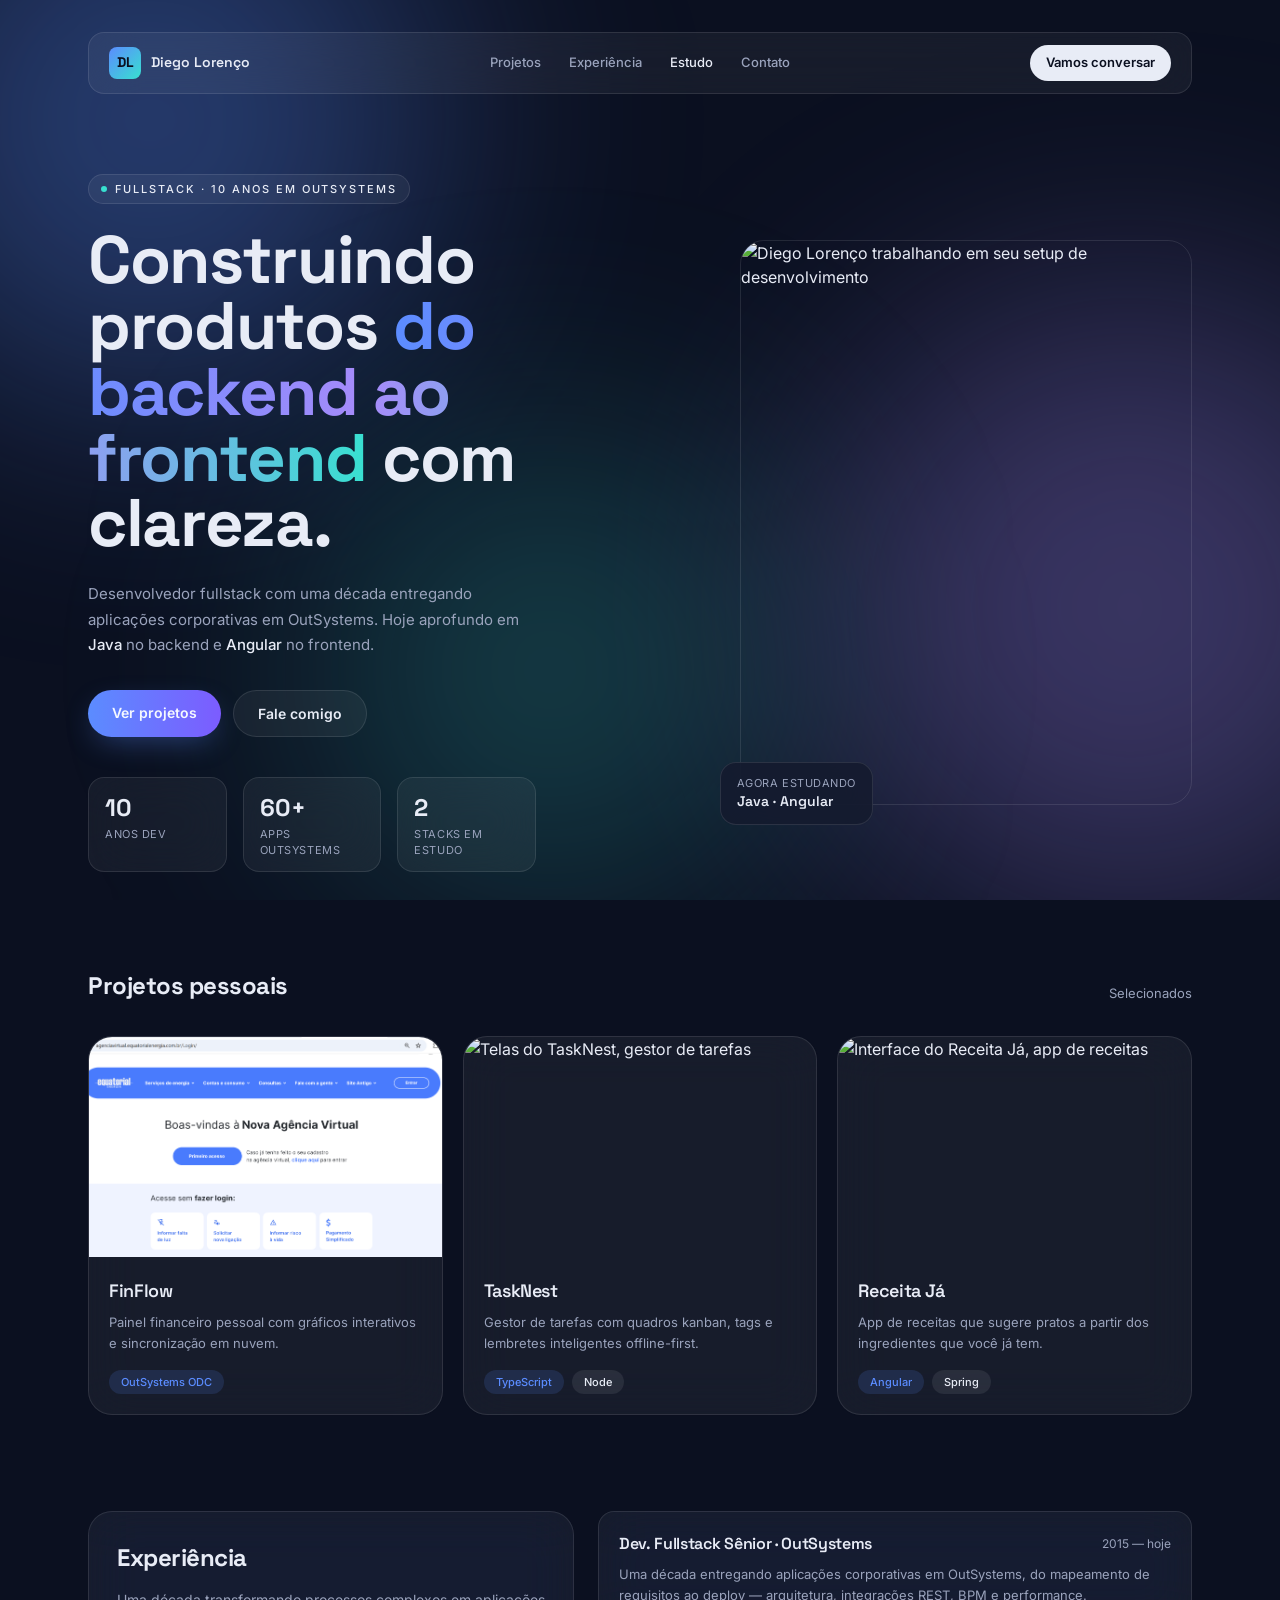
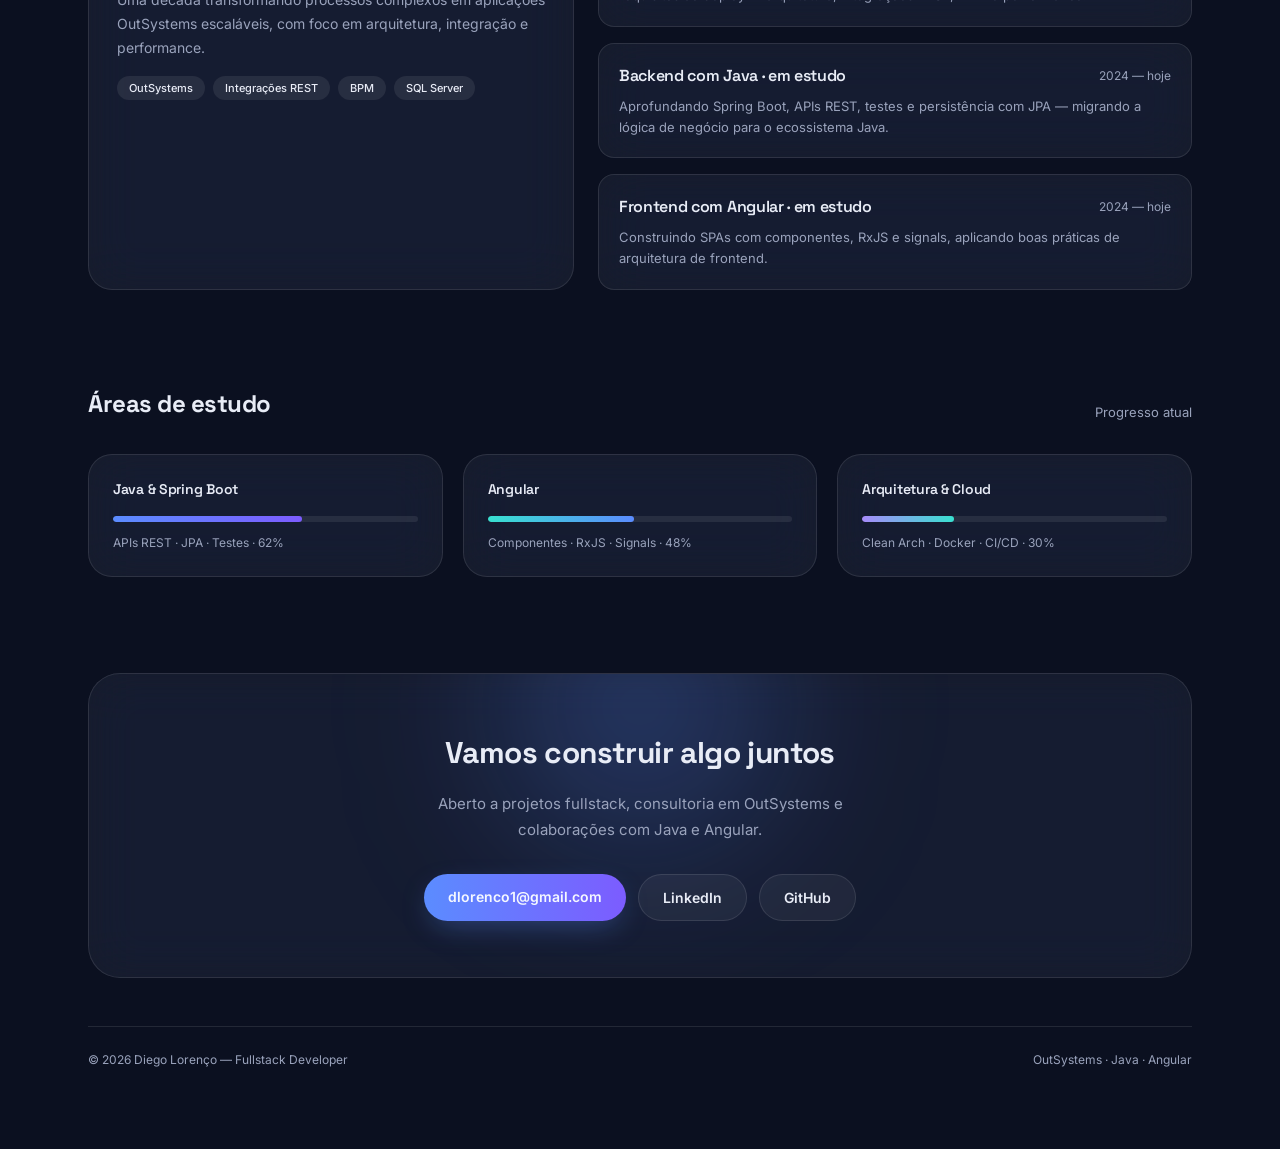
==== index.html @ 37407f72 "Add files via upload" ====
<!DOCTYPE html>
<html lang="pt-BR">
<head>
    
    <!-- Define o charser para UTF-8, para interpretar acentos e caracteres especiais. -->
    <meta charset="UTF-8" />

    <!-- Faz a página se adaptar à largura da tela do celular. 
    Sem ela, o navegador mobile renderiza a página como se fosse desktop, bem pequena, 
    e o usuário precisa dar zoom. É essencial para o site ser responsivo. -->
  
    <meta name="viewport" content="width=device-width, initial-scale=1.0" />
    
    <title> Diego Lorenço - Analista de Sistemas </title>
    
    <!-- Resumo que aparece no resultado do Google -->
    <meta name="description" content="Portfólio de Diego Lorenço: projetos pessoais, 10 anos de experiência em OutSystems e estudo de Java e Angular."/>   

    <!-- Como o link aparece ao ser compartilhado no WhatsApp, LinkedIn, Facebook (Open Graph) -->
    <meta property="og:title" content="Diego Lorenço - Analista de Sistemas">
    <meta property="og:description" content="Projetos pessoais, 10 anos de experiência em OutSystems e estudo de Java e Angular.">
    
    <!--Preciso defininir uma imagem de capa-->
    <meta property="og:image" content="https://meusite.com/img/capa.png"> 


    
    <!-- Importa as fontes. Ela carrega uma folha de estilo cuja URL diz exatamente o que você quer:

    1 - family=Inter:wght@400;500;600: a fonte Inter nos pesos 400 (normal), 500 (médio) e 600 (semi-negrito).
  
    2 - family=Space+Grotesk:wght@500;600;700: a Space Grotesk nos pesos 500, 600 e 700 (negrito). O + representa o espaço no nome.
  
    3 -  display=swap: enquanto a fonte baixa, o texto aparece com uma fonte do sistema e depois é trocado. 
         Isso evita que o texto fique invisível durante o carregamento.-->
  
  <link
    href="https://fonts.googleapis.com/css2?family=Inter:wght@400;500;600&family=Space+Grotesk:wght@500;600;700&display=swap"
    rel="stylesheet"
  />

  <!-- Importa o CSS que eu criei -->
  <link rel="stylesheet" href="styles.css" />

</head>

<body>
    
    <!-- Fundo da página -->
    <div class="bg-ambient" aria-hidden="true">
        <div class="blob blob-1"></div>
        <div class="blob blob-2"></div>
        <div class="blob blob-3"></div>
    </div>
 
    <div class="container">
    
    <!-- Navegação -->
    
    <nav class="nav">
      <div class="nav-brand">
        <div class="logo">DL</div>
        <span>Diego Lorenço</span>
      </div>
      <div class="nav-links">
        <a href="#projetos">Projetos</a>
        <a href="#experiencia">Experiência</a>
        <a href="#estudo">Estudo</a>
        <a href="#contato">Contato</a>
      </div>
      <a href="#contato" class="btn btn-outline btn-sm">Vamos conversar</a>
    </nav>


     <!-- main -->
    <header class="main">
      <div>
        <div class="badge">
          <span class="dot"></span> Fullstack · 10 anos em OutSystems
        </div>
        <h1>
          Construindo produtos
          <span class="gradient-text">do backend ao frontend</span>
          com clareza.
        </h1>
        <p class="lead">
          Desenvolvedor fullstack com uma década entregando aplicações corporativas em
          OutSystems. Hoje aprofundo em <strong>Java</strong> no backend e
          <strong>Angular</strong> no frontend.
        </p>
        <div class="main-actions">
          <a href="#projetos" class="btn btn-primary">Ver projetos</a>
          <a href="#contato" class="btn btn-outline">Fale comigo</a>
        </div>
        <div class="stats">
          <div class="stat">
            <div class="stat-value">10</div>
            <div class="stat-label">anos dev</div>
          </div>
          <div class="stat">
            <div class="stat-value">60+</div>
            <div class="stat-label">apps OutSystems</div>
          </div>
          <div class="stat">
            <div class="stat-value">2</div>
            <div class="stat-label">stacks em estudo</div>
          </div>
        </div>
      </div>
      <div class="main-photo">
        <img src="assets/portrait.jpg" alt="Diego Lorenço trabalhando em seu setup de desenvolvimento" />
        <div class="main-photo-card">
          <div class="card-label">Agora estudando</div>
          <div class="card-value">Java · Angular</div>
        </div>
      </div>
    </header>

    <!-- projetos -->
    <section id="projetos">
      <div class="section-head">
        <h2>Projetos pessoais</h2>
        <span class="section-note">Selecionados</span>
      </div>
      <div class="projects-grid">
        <article class="project-card">
          <div class="project-img">
            <img src="login-agv-eqt.png" alt="Tela de Boas-Vindas da Agência Virtual - Equatorial" loading="lazy" />
          </div>
          <div class="project-body">
            <h3>FinFlow</h3>
            <p>Painel financeiro pessoal com gráficos interativos e sincronização em nuvem.</p>
            <div class="tags">
              <span class="tag tag-highlight">OutSystems ODC</span>
            
            </div>
          </div>
        </article>
        <article class="project-card">
          <div class="project-img">
            <img src="assets/project-tasknest.jpg" alt="Telas do TaskNest, gestor de tarefas" loading="lazy" />
          </div>
          <div class="project-body">
            <h3>TaskNest</h3>
            <p>Gestor de tarefas com quadros kanban, tags e lembretes inteligentes offline-first.</p>
            <div class="tags">
              <span class="tag tag-highlight">TypeScript</span>
              <span class="tag">Node</span>
            </div>
          </div>
        </article>
        <article class="project-card">
          <div class="project-img">
            <img src="assets/project-receita.jpg" alt="Interface do Receita Já, app de receitas" loading="lazy" />
          </div>
          <div class="project-body">
            <h3>Receita Já</h3>
            <p>App de receitas que sugere pratos a partir dos ingredientes que você já tem.</p>
            <div class="tags">
              <span class="tag tag-highlight">Angular</span>
              <span class="tag">Spring</span>
            </div>
          </div>
        </article>
      </div>
    </section>

    <!-- experiência -->
    <section id="experiencia" class="experience">
      <div class="card intro-card">
        <h2>Experiência</h2>
        <p>
          Uma década transformando processos complexos em aplicações OutSystems escaláveis,
          com foco em arquitetura, integração e performance.
        </p>
        <div class="tags">
          <span class="tag">OutSystems</span>
          <span class="tag">Integrações REST</span>
          <span class="tag">BPM</span>
          <span class="tag">SQL Server</span>
        </div>
      </div>
      <div class="experience-list">
        <div class="card experience-item">
          <div class="experience-head">
            <h3>Dev. Fullstack Sênior · OutSystems</h3>
            <span class="period">2015 — hoje</span>
          </div>
          <p>
            Uma década entregando aplicações corporativas em OutSystems, do mapeamento de
            requisitos ao deploy — arquitetura, integrações REST, BPM e performance.
          </p>
        </div>
        <div class="card experience-item">
          <div class="experience-head">
            <h3>Backend com Java · em estudo</h3>
            <span class="period">2024 — hoje</span>
          </div>
          <p>
            Aprofundando Spring Boot, APIs REST, testes e persistência com JPA — migrando a
            lógica de negócio para o ecossistema Java.
          </p>
        </div>
        <div class="card experience-item">
          <div class="experience-head">
            <h3>Frontend com Angular · em estudo</h3>
            <span class="period">2024 — hoje</span>
          </div>
          <p>
            Construindo SPAs com componentes, RxJS e signals, aplicando boas práticas de
            arquitetura de frontend.
          </p>
        </div>
      </div>
    </section>

    <!-- estudo -->
    <section id="estudo">
      <div class="section-head">
        <h2>Áreas de estudo</h2>
        <span class="section-note">Progresso atual</span>
      </div>
      <div class="study-grid">
        <div class="card study-card">
          <h3>Java &amp; Spring Boot</h3>
          <div class="progress"><div class="progress-bar gradient-1" style="--target: 62%"></div></div>
          <span class="study-detail">APIs REST · JPA · Testes · 62%</span>
        </div>
        <div class="card study-card">
          <h3>Angular</h3>
          <div class="progress"><div class="progress-bar gradient-2" style="--target: 48%"></div></div>
          <span class="study-detail">Componentes · RxJS · Signals · 48%</span>
        </div>
        <div class="card study-card">
          <h3>Arquitetura &amp; Cloud</h3>
          <div class="progress"><div class="progress-bar gradient-3" style="--target: 30%"></div></div>
          <span class="study-detail">Clean Arch · Docker · CI/CD · 30%</span>
        </div>
      </div>
    </section>

    <!-- contato -->
    <section id="contato">
      <div class="card contact-card">
        <h2>Vamos construir algo juntos</h2>
        <p>
          Aberto a projetos fullstack, consultoria em OutSystems e colaborações com Java e
          Angular.
        </p>
        <div class="main-actions contact-actions">
          <a href="mailto:contato@diegolorenco.dev" class="btn btn-primary">dlorenco1@gmail.com</a>
          <a href="#" class="btn btn-outline">LinkedIn</a>
          <a href="#" class="btn btn-outline">GitHub</a>
        </div>
      </div>
    </section>

    <footer>
      <span>© 2026 Diego Lorenço — Fullstack Developer</span>
      <span>OutSystems · Java · Angular</span>
    </footer>
  </div>

  <script src="script.js"></script>
</body>
</html>
---- styles.css ----
/* ============================================================
   Portfólio — Diego Lorenço - Analista de Sistemas
   ============================================================ */

:root {
  --background: #0b1020;
  --foreground: #e8ecf6;
  --muted-foreground: #9aa3bc;
  --card: rgba(255, 255, 255, 0.05);
  --card-strong: rgba(255, 255, 255, 0.08);
  --border: rgba(255, 255, 255, 0.1);
  --brand: #5b8cff;
  --brand-deep: #7c5cff;
  --accent: #38e0d0;
  --lilac: #a78bfa;
  --radius: 1rem;
  --font-sans: "Inter", ui-sans-serif, system-ui, sans-serif;
  --font-display: "Space Grotesk", "Inter", ui-sans-serif, sans-serif;
}

* {
  margin: 0;
  padding: 0;
  box-sizing: border-box;
}

html {
  scroll-behavior: smooth;
}

body {
  background-color: var(--background);
  color: var(--foreground);
  font-family: var(--font-sans);
  line-height: 1.5;
  overflow-x: hidden;
}

::selection {
  background: rgba(91, 140, 255, 0.4);
}

img {
  display: block;
  max-width: 100%;
}

a {
  text-decoration: none;
  color: inherit;
}

h1, h2, h3 {
  font-family: var(--font-display);
  letter-spacing: -0.02em;
}

/* ---------- fundo ambiente ---------- */
.bg-ambient {
  position: fixed;
  inset: 0;
  pointer-events: none;
  overflow: hidden;
  z-index: 0;
}

.blob {
  position: absolute;
  border-radius: 50%;
  filter: blur(130px);
}

.blob-1 {
  width: 560px;
  height: 560px;
  top: -160px;
  left: -130px;
  background: rgba(91, 140, 255, 0.35);
  animation: drift 14s ease-in-out infinite;
}

.blob-2 {
  width: 620px;
  height: 620px;
  top: 33%;
  right: -160px;
  background: rgba(167, 139, 250, 0.3);
  animation: drift 18s ease-in-out infinite;
}

.blob-3 {
  width: 460px;
  height: 460px;
  bottom: 0;
  left: 25%;
  background: rgba(56, 224, 208, 0.22);
  animation: drift 11s ease-in-out infinite;
}

@keyframes drift {
  0%, 100% { transform: translate3d(0, 0, 0); }
  50% { transform: translate3d(0, -24px, 0); }
}

/* ---------- layout ---------- */
.container {
  position: relative;
  z-index: 1;
  max-width: 72rem;
  margin: 0 auto;
  padding: 2rem 1.5rem 5rem;
}

section {
  margin-top: 6rem;
  scroll-margin-top: 6rem;
}

.section-head {
  display: flex;
  align-items: flex-end;
  justify-content: space-between;
  margin-bottom: 2rem;
}

.section-head h2 {
  font-size: 1.5rem;
  font-weight: 700;
}

.section-note {
  font-size: 0.8125rem;
  color: var(--muted-foreground);
}

.card {
  background: var(--card);
  border: 1px solid var(--border);
  border-radius: var(--radius);
  backdrop-filter: blur(24px) saturate(140%);
  -webkit-backdrop-filter: blur(24px) saturate(140%);
}

/* ---------- botões ---------- */
.btn {
  display: inline-block;
  padding: 0.75rem 1.5rem;
  border-radius: 999px;
  font-size: 0.875rem;
  font-weight: 600;
  transition: filter 0.2s, background-color 0.2s, color 0.2s;
}

.btn-primary {
  background: linear-gradient(to right, var(--brand), var(--brand-deep));
  color: #f5f8ff;
  box-shadow: 0 10px 30px -8px rgba(91, 140, 255, 0.4);
}

.btn-primary:hover {
  filter: brightness(1.1);
}

.btn-outline {
  border: 1px solid var(--border);
  background: var(--card);
  color: var(--foreground);
}

.btn-outline:hover {
  background: var(--card-strong);
}

.btn-sm {
  padding: 0.5rem 1rem;
  font-size: 0.8125rem;
  background: var(--foreground);
  color: var(--background);
  border: none;
}

.btn-sm:hover {
  background: var(--brand);
  color: #fff;
}

/* ---------- navegação ---------- */
.nav {
  position: sticky;
  top: 1rem;
  z-index: 30;
  display: flex;
  align-items: center;
  justify-content: space-between;
  padding: 0.75rem 1.25rem;
  border: 1px solid var(--border);
  border-radius: 1rem;
  background: var(--card);
  backdrop-filter: blur(24px);
  -webkit-backdrop-filter: blur(24px);
}

.nav-brand {
  display: flex;
  align-items: center;
  gap: 0.625rem;
  font-family: var(--font-display);
  font-size: 0.875rem;
  font-weight: 600;
}

.logo {
  display: grid;
  place-items: center;
  width: 2rem;
  height: 2rem;
  border-radius: 0.5rem;
  background: linear-gradient(135deg, var(--brand), var(--accent));
  color: #0b1020;
  font-weight: 700;
  font-size: 0.875rem;
}

.nav-links {
  display: none;
  gap: 1.75rem;
  font-size: 0.8125rem;
  font-weight: 500;
  color: var(--muted-foreground);
}

.nav-links a {
  transition: color 0.2s;
}

.nav-links a:hover {
  color: var(--foreground);
}

/* ---------- main ---------- */
.main {
  margin-top: 3.5rem;
  display: grid;
  gap: 2.5rem;
  align-items: center;
}

.badge {
  display: inline-flex;
  align-items: center;
  gap: 0.5rem;
  padding: 0.375rem 0.75rem;
  border: 1px solid var(--border);
  border-radius: 999px;
  background: var(--card);
  font-size: 0.6875rem;
  font-weight: 500;
  text-transform: uppercase;
  letter-spacing: 0.18em;
}

.dot {
  width: 0.375rem;
  height: 0.375rem;
  border-radius: 50%;
  background: var(--accent);
}

.main h1 {
  margin-top: 1.5rem;
  font-size: clamp(2.4rem, 6vw, 4.2rem);
  font-weight: 700;
  line-height: 0.98;
}

.gradient-text {
  background: linear-gradient(to right, var(--brand), var(--lilac), var(--accent));
  -webkit-background-clip: text;
  background-clip: text;
  color: transparent;
}

.lead {
  margin-top: 1.5rem;
  max-width: 28rem;
  font-size: 0.9375rem;
  line-height: 1.7;
  color: var(--muted-foreground);
}

.lead strong {
  color: var(--foreground);
  font-weight: 500;
}

.main-actions {
  margin-top: 2rem;
  display: flex;
  flex-wrap: wrap;
  gap: 0.75rem;
}

.stats {
  margin-top: 2.5rem;
  display: grid;
  grid-template-columns: repeat(3, 1fr);
  gap: 1rem;
  max-width: 28rem;
}

.stat {
  padding: 0.75rem 1rem;
  border: 1px solid var(--border);
  border-radius: 1rem;
  background: var(--card);
  backdrop-filter: blur(24px);
}

.stat-value {
  font-family: var(--font-display);
  font-size: 1.5rem;
  font-weight: 700;
}

.stat-label {
  font-size: 0.6875rem;
  text-transform: uppercase;
  letter-spacing: 0.05em;
  color: var(--muted-foreground);
}

.main-photo {
  position: relative;
}

.main-photo img {
  width: 100%;
  aspect-ratio: 4 / 5;
  object-fit: cover;
  border-radius: 1.5rem;
  border: 1px solid var(--border);
}

.main-photo-card {
  position: absolute;
  bottom: -1.25rem;
  left: -1.25rem;
  padding: 0.75rem 1rem;
  border: 1px solid var(--border);
  border-radius: 1rem;
  background: rgba(20, 26, 46, 0.85);
  backdrop-filter: blur(24px);
}

.card-label {
  font-size: 0.6875rem;
  text-transform: uppercase;
  letter-spacing: 0.05em;
  color: var(--muted-foreground);
}

.card-value {
  font-family: var(--font-display);
  font-size: 0.875rem;
  font-weight: 600;
}

/* ---------- projetos ---------- */
.projects-grid {
  display: grid;
  gap: 1.25rem;
}

.project-card {
  overflow: hidden;
  border: 1px solid var(--border);
  border-radius: 1.5rem;
  background: var(--card);
  backdrop-filter: blur(24px);
  transition: border-color 0.3s;
}

.project-card:hover {
  border-color: rgba(91, 140, 255, 0.4);
}

.project-img {
  aspect-ratio: 16 / 10;
  overflow: hidden;
}

.project-img img {
  width: 100%;
  height: 100%;
  object-fit: cover;
  transition: transform 0.5s;
}

.project-card:hover .project-img img {
  transform: scale(1.03);
}

.project-body {
  padding: 1.25rem;
}

.project-body h3 {
  font-size: 1.125rem;
  font-weight: 600;
}

.project-body p {
  margin-top: 0.5rem;
  font-size: 0.8125rem;
  line-height: 1.6;
  color: var(--muted-foreground);
}

.tags {
  margin-top: 1rem;
  display: flex;
  flex-wrap: wrap;
  gap: 0.5rem;
}

.tag {
  padding: 0.25rem 0.75rem;
  border-radius: 999px;
  background: var(--card-strong);
  font-size: 0.6875rem;
  font-weight: 500;
}

.tag-highlight {
  background: rgba(91, 140, 255, 0.15);
  color: var(--brand);
}

/* ---------- experiência ---------- */
.experience {
  display: grid;
  gap: 1.5rem;
}

.intro-card {
  padding: 1.75rem;
  border-radius: 1.5rem;
}

.intro-card h2 {
  font-size: 1.5rem;
  font-weight: 700;
}

.intro-card p {
  margin-top: 0.75rem;
  font-size: 0.875rem;
  line-height: 1.7;
  color: var(--muted-foreground);
}

.experience-list {
  display: flex;
  flex-direction: column;
  gap: 1rem;
}

.experience-item {
  padding: 1.25rem;
}

.experience-head {
  display: flex;
  flex-wrap: wrap;
  align-items: center;
  justify-content: space-between;
  gap: 0.5rem;
}

.experience-head h3 {
  font-size: 1rem;
  font-weight: 600;
}

.period {
  font-size: 0.75rem;
  color: var(--muted-foreground);
}

.experience-item p {
  margin-top: 0.5rem;
  font-size: 0.8125rem;
  line-height: 1.6;
  color: var(--muted-foreground);
}

/* ---------- estudo ---------- */
.study-grid {
  display: grid;
  gap: 1.25rem;
}

.study-card {
  padding: 1.5rem;
  border-radius: 1.5rem;
}

.study-card h3 {
  font-size: 0.875rem;
  font-weight: 600;
}

.progress {
  margin-top: 1rem;
  height: 0.375rem;
  border-radius: 999px;
  background: var(--card-strong);
  overflow: hidden;
}

.progress-bar {
  height: 100%;
  width: 0;
  border-radius: 999px;
  transition: width 1.2s ease-out;
}

.progress-bar.animate {
  width: var(--target);
}

.gradient-1 { background: linear-gradient(to right, var(--brand), var(--brand-deep)); }
.gradient-2 { background: linear-gradient(to right, var(--accent), var(--brand)); }
.gradient-3 { background: linear-gradient(to right, var(--lilac), var(--accent)); }

.study-detail {
  display: block;
  margin-top: 0.75rem;
  font-size: 0.75rem;
  color: var(--muted-foreground);
}

/* ---------- contato ---------- */
.contact-card {
  position: relative;
  overflow: hidden;
  padding: 2.5rem;
  border-radius: 2rem;
  text-align: center;
}

.contact-card::before {
  content: "";
  position: absolute;
  top: -6rem;
  left: 50%;
  transform: translateX(-50%);
  width: 16rem;
  height: 16rem;
  border-radius: 50%;
  background: rgba(91, 140, 255, 0.3);
  filter: blur(90px);
  pointer-events: none;
}

.contact-card h2 {
  position: relative;
  font-size: 1.875rem;
  font-weight: 700;
}

.contact-card p {
  position: relative;
  margin: 1rem auto 0;
  max-width: 28rem;
  font-size: 0.9375rem;
  line-height: 1.7;
  color: var(--muted-foreground);
}

.contact-actions {
  position: relative;
  justify-content: center;
}

/* ---------- footer ---------- */
footer {
  margin-top: 3rem;
  padding-top: 1.5rem;
  border-top: 1px solid var(--border);
  display: flex;
  flex-direction: column;
  align-items: center;
  gap: 0.75rem;
  font-size: 0.75rem;
  color: var(--muted-foreground);
}

/* ---------- responsivo ---------- */
@media (min-width: 768px) {
  .nav-links {
    display: flex;
  }

  .main {
    margin-top: 5rem;
    grid-template-columns: 1.15fr 0.85fr;
  }

  .projects-grid,
  .study-grid {
    grid-template-columns: repeat(3, 1fr);
  }

  .experience {
    grid-template-columns: 0.9fr 1.1fr;
  }

  .contact-card {
    padding: 3.5rem;
  }

  footer {
    flex-direction: row;
    justify-content: space-between;
  }
}
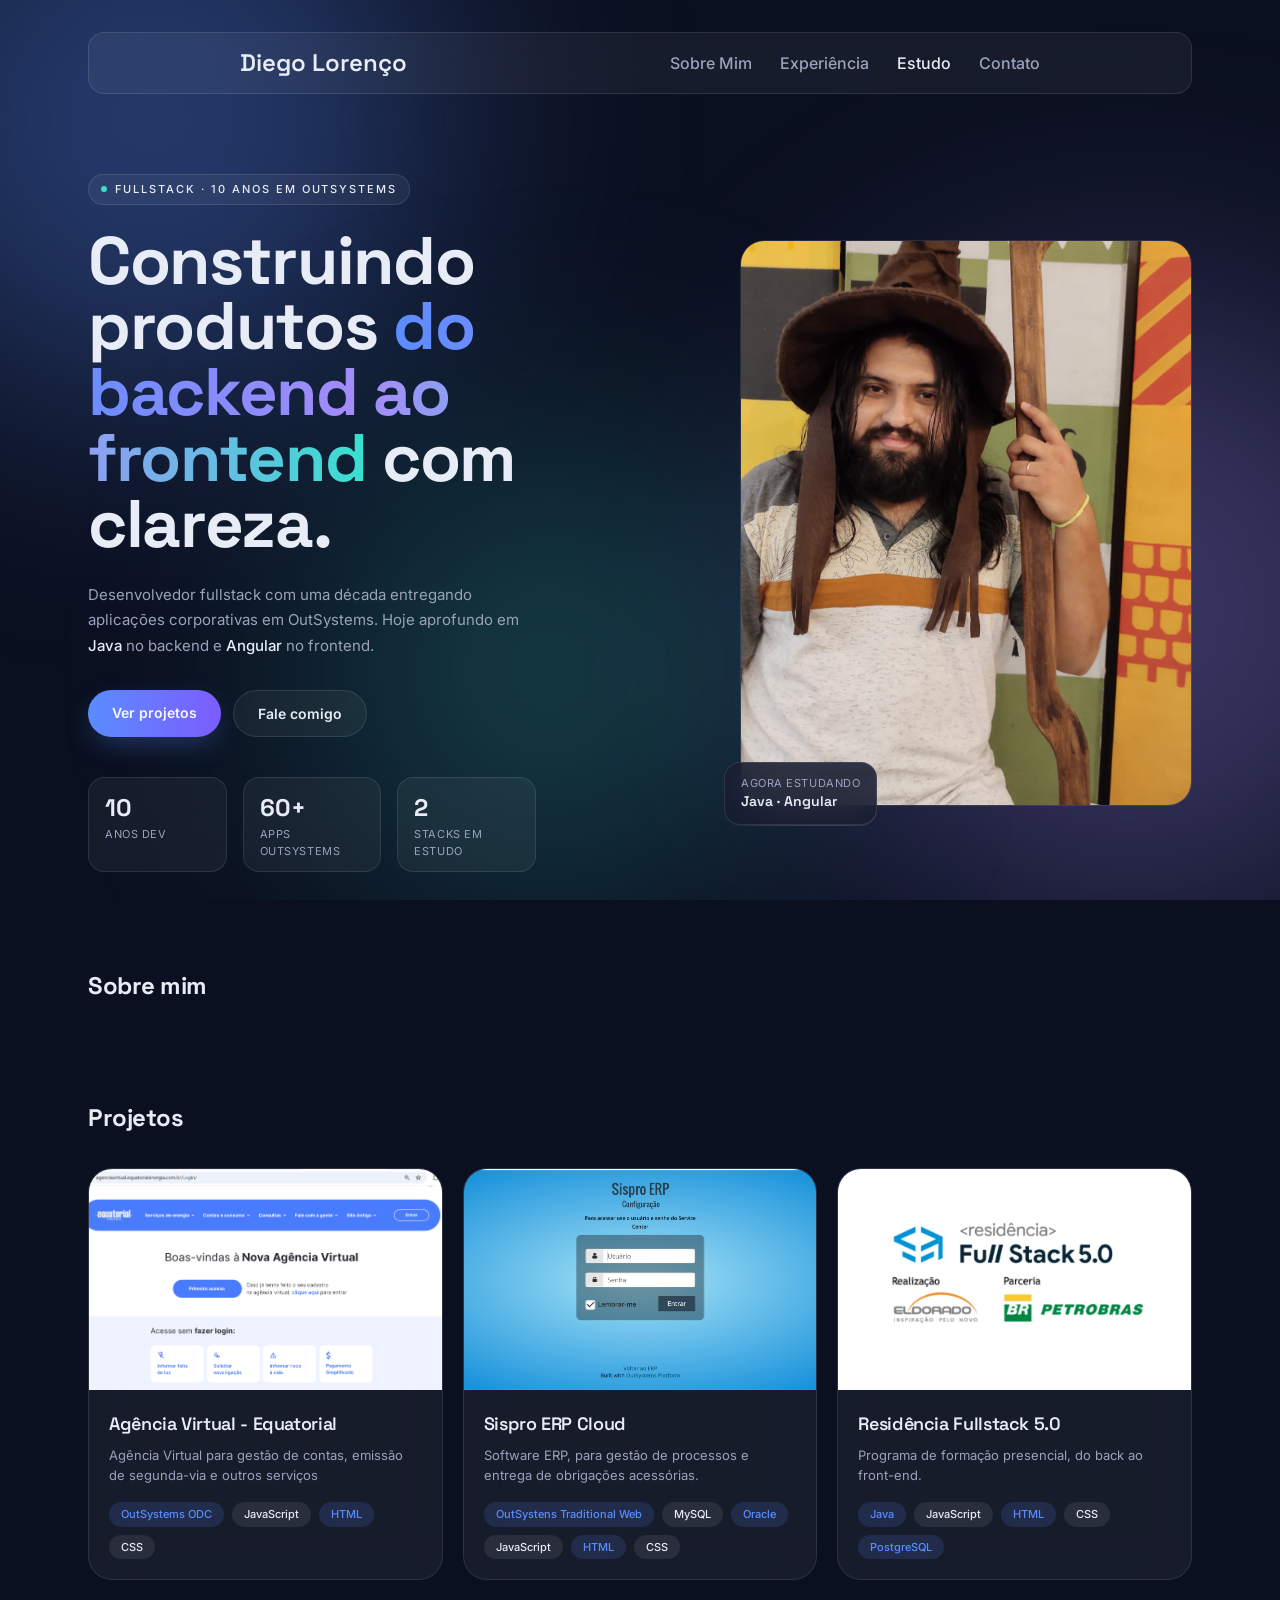
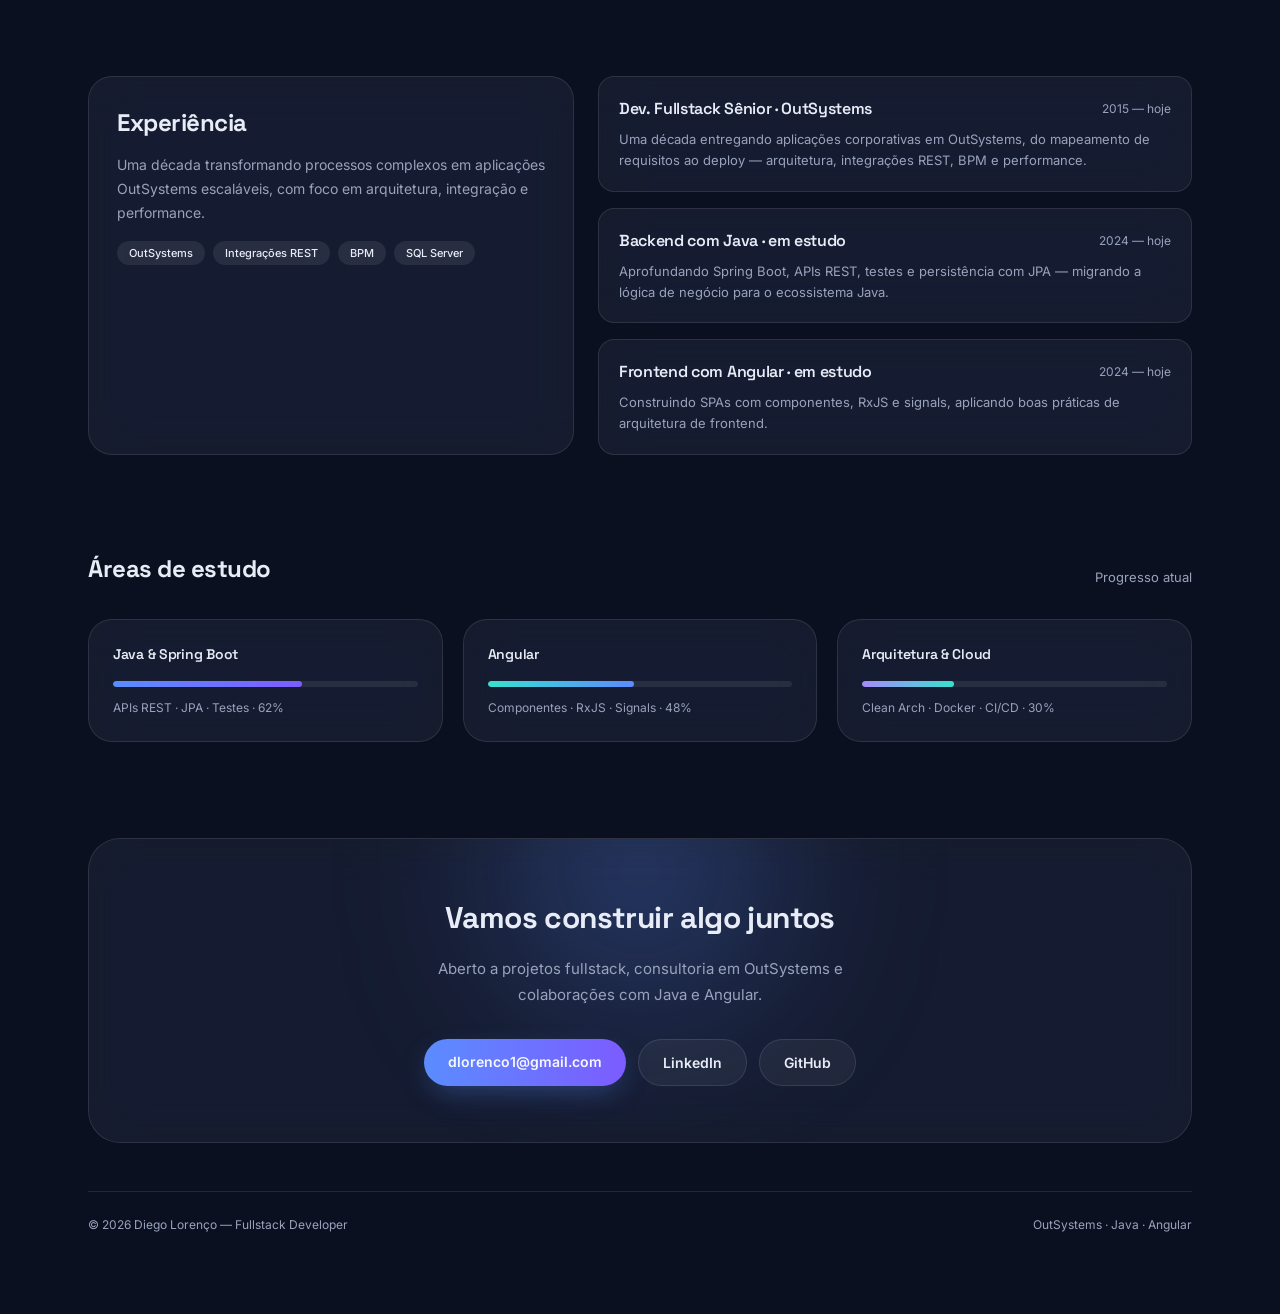
==== commit 4962cafb: "atualizacao e novas imagens" ====
--- a/index.html
+++ b/index.html
@@ -59,16 +59,14 @@
     
     <nav class="nav">
       <div class="nav-brand">
-        <div class="logo">DL</div>
         <span>Diego Lorenço</span>
       </div>
       <div class="nav-links">
-        <a href="#projetos">Projetos</a>
+        <a href="#projetos">Sobre Mim</a>
         <a href="#experiencia">Experiência</a>
         <a href="#estudo">Estudo</a>
         <a href="#contato">Contato</a>
       </div>
-      <a href="#contato" class="btn btn-outline btn-sm">Vamos conversar</a>
     </nav>
 
 
@@ -108,7 +106,7 @@
         </div>
       </div>
       <div class="main-photo">
-        <img src="assets/portrait.jpg" alt="Diego Lorenço trabalhando em seu setup de desenvolvimento" />
+        <img src="eu.jpg" alt="Diego Lorenço trabalhando em seu setup de desenvolvimento" />
         <div class="main-photo-card">
           <div class="card-label">Agora estudando</div>
           <div class="card-value">Java · Angular</div>
@@ -116,11 +114,19 @@
       </div>
     </header>
 
+    <!--Sobre mim-->
+    <section id="biografia">
+      <div class="section-head">
+        <h2>Sobre mim</h2>
+      </div>
+
+
+    </section>
+
     <!-- projetos -->
     <section id="projetos">
       <div class="section-head">
-        <h2>Projetos pessoais</h2>
-        <span class="section-note">Selecionados</span>
+        <h2>Projetos</h2>
       </div>
       <div class="projects-grid">
         <article class="project-card">
@@ -128,37 +134,48 @@
             <img src="login-agv-eqt.png" alt="Tela de Boas-Vindas da Agência Virtual - Equatorial" loading="lazy" />
           </div>
           <div class="project-body">
-            <h3>FinFlow</h3>
-            <p>Painel financeiro pessoal com gráficos interativos e sincronização em nuvem.</p>
+            <h3>Agência Virtual - Equatorial</h3>
+            <p>Agência Virtual para gestão de contas, emissão de segunda-via e outros serviços</p>
             <div class="tags">
               <span class="tag tag-highlight">OutSystems ODC</span>
+              <span class="tag">JavaScript</span>
+              <span class="tag tag-highlight">HTML</span>
+              <span class="tag">CSS</span>
             
             </div>
           </div>
         </article>
         <article class="project-card">
           <div class="project-img">
-            <img src="assets/project-tasknest.jpg" alt="Telas do TaskNest, gestor de tarefas" loading="lazy" />
+            <img src="sispro-erp-cloud.png" alt="Sispro ERP Cloud" loading="lazy" />
           </div>
           <div class="project-body">
-            <h3>TaskNest</h3>
-            <p>Gestor de tarefas com quadros kanban, tags e lembretes inteligentes offline-first.</p>
+            <h3>Sispro ERP Cloud</h3>
+            <p>Software ERP, para gestão de processos e entrega de obrigações acessórias.</p>
             <div class="tags">
-              <span class="tag tag-highlight">TypeScript</span>
-              <span class="tag">Node</span>
+              <span class="tag tag-highlight">OutSystens Traditional Web</span>
+              <span class="tag">MySQL</span>
+              <span class="tag tag-highlight">Oracle</span>
+              <span class="tag">JavaScript</span>
+              <span class="tag tag-highlight">HTML</span>
+              <span class="tag">CSS</span>
+
             </div>
           </div>
         </article>
         <article class="project-card">
           <div class="project-img">
-            <img src="assets/project-receita.jpg" alt="Interface do Receita Já, app de receitas" loading="lazy" />
+            <img src="residenciafullstack.jpg" alt="Residência Fullstack 5.0" loading="lazy" />
           </div>
           <div class="project-body">
-            <h3>Receita Já</h3>
-            <p>App de receitas que sugere pratos a partir dos ingredientes que você já tem.</p>
+            <h3>Residência Fullstack 5.0</h3>
+            <p>Programa de formação presencial, do back ao front-end.</p>
             <div class="tags">
-              <span class="tag tag-highlight">Angular</span>
-              <span class="tag">Spring</span>
+              <span class="tag tag-highlight">Java</span>
+              <span class="tag">JavaScript</span>
+              <span class="tag tag-highlight">HTML</span>
+              <span class="tag">CSS</span>
+              <span class="tag tag-highlight">PostgreSQL</span>
             </div>
           </div>
         </article>
--- a/styles.css
+++ b/styles.css
@@ -191,7 +191,7 @@
   z-index: 30;
   display: flex;
   align-items: center;
-  justify-content: space-between;
+  justify-content: space-around;
   padding: 0.75rem 1.25rem;
   border: 1px solid var(--border);
   border-radius: 1rem;
@@ -205,7 +205,7 @@
   align-items: center;
   gap: 0.625rem;
   font-family: var(--font-display);
-  font-size: 0.875rem;
+  font-size: 1.5rem;
   font-weight: 600;
 }
 
@@ -224,7 +224,7 @@
 .nav-links {
   display: none;
   gap: 1.75rem;
-  font-size: 0.8125rem;
+  font-size: 1rem;
   font-weight: 500;
   color: var(--muted-foreground);
 }
@@ -344,7 +344,7 @@
 .main-photo-card {
   position: absolute;
   bottom: -1.25rem;
-  left: -1.25rem;
+  left: -1rem;
   padding: 0.75rem 1rem;
   border: 1px solid var(--border);
   border-radius: 1rem;
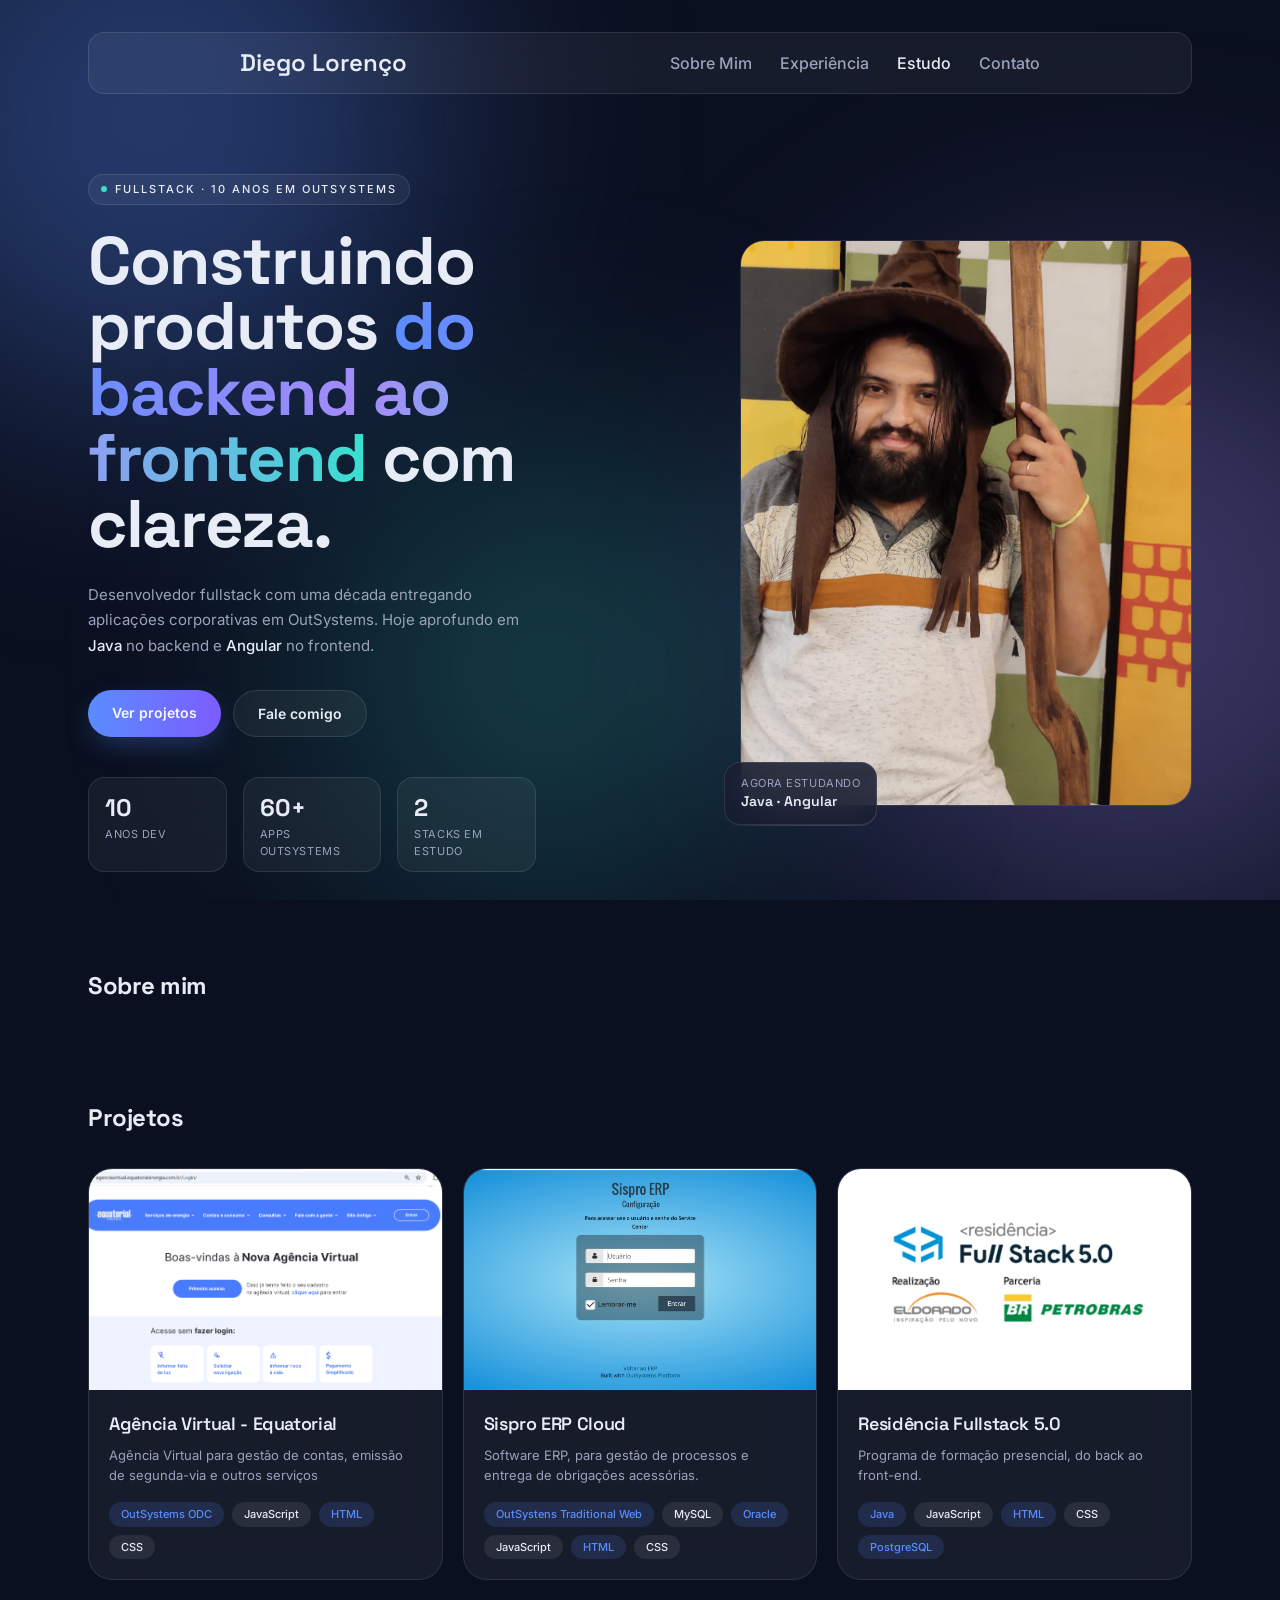
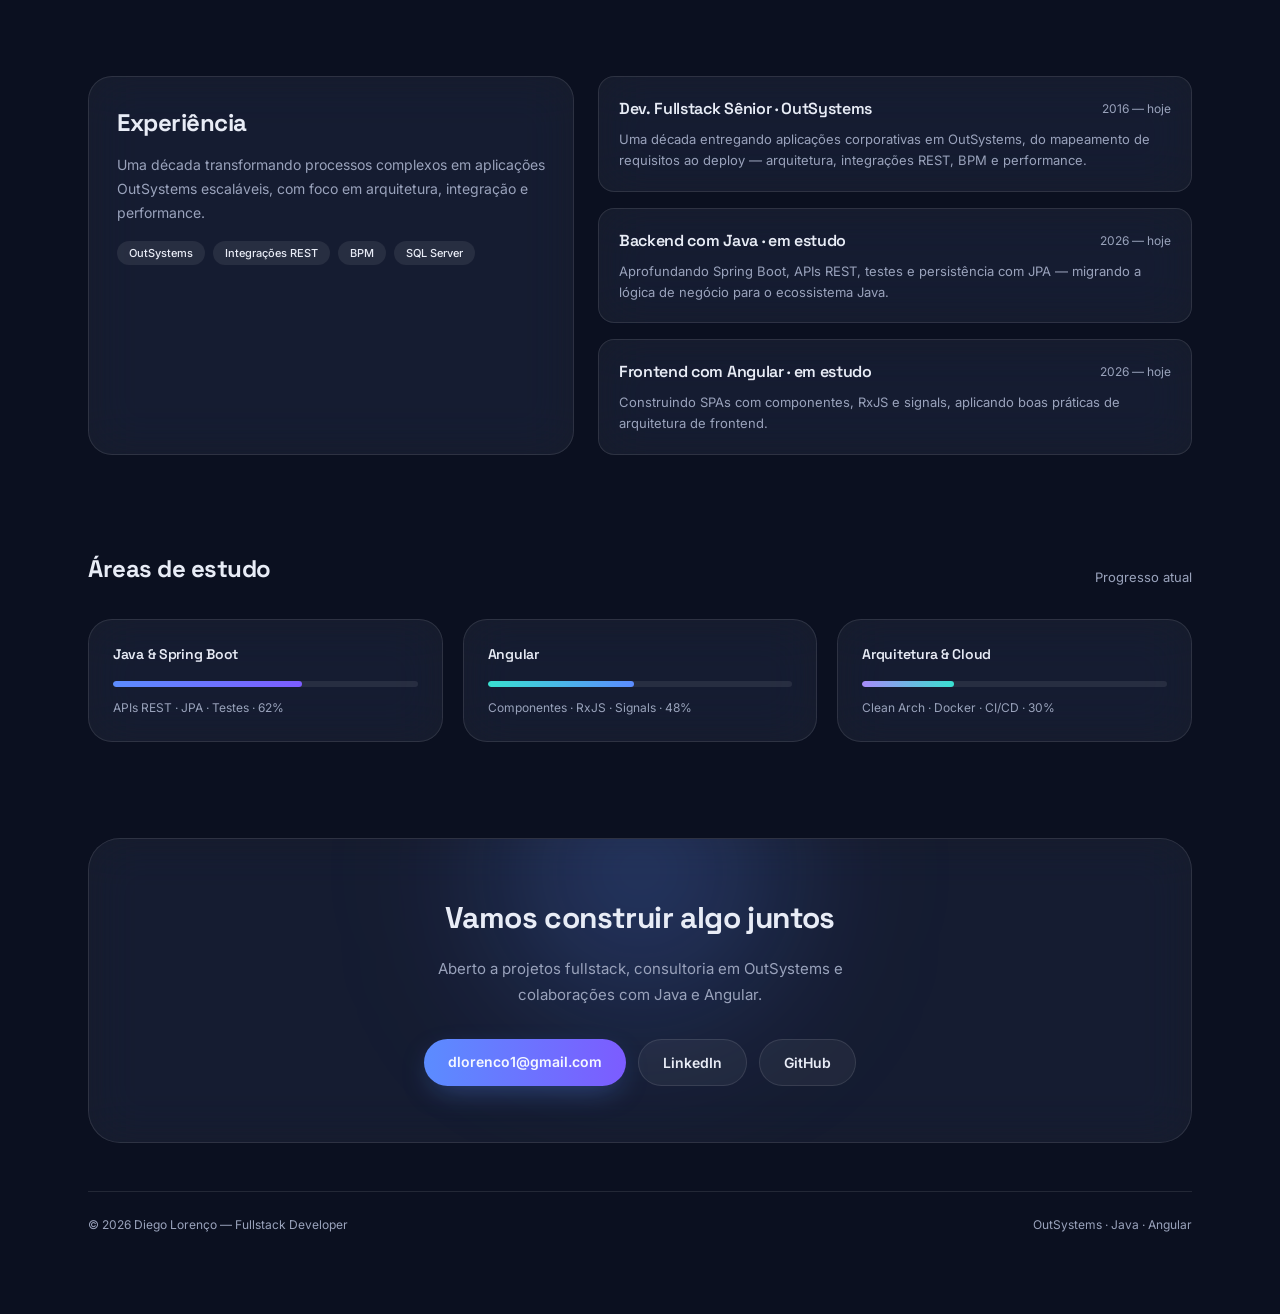
==== commit 936decca: "icones" ====
--- a/index.html
+++ b/index.html
@@ -201,7 +201,7 @@
         <div class="card experience-item">
           <div class="experience-head">
             <h3>Dev. Fullstack Sênior · OutSystems</h3>
-            <span class="period">2015 — hoje</span>
+            <span class="period">2016 — hoje</span>
           </div>
           <p>
             Uma década entregando aplicações corporativas em OutSystems, do mapeamento de
@@ -211,7 +211,7 @@
         <div class="card experience-item">
           <div class="experience-head">
             <h3>Backend com Java · em estudo</h3>
-            <span class="period">2024 — hoje</span>
+            <span class="period">2026 — hoje</span>
           </div>
           <p>
             Aprofundando Spring Boot, APIs REST, testes e persistência com JPA — migrando a
@@ -221,7 +221,7 @@
         <div class="card experience-item">
           <div class="experience-head">
             <h3>Frontend com Angular · em estudo</h3>
-            <span class="period">2024 — hoje</span>
+            <span class="period">2026 — hoje</span>
           </div>
           <p>
             Construindo SPAs com componentes, RxJS e signals, aplicando boas práticas de
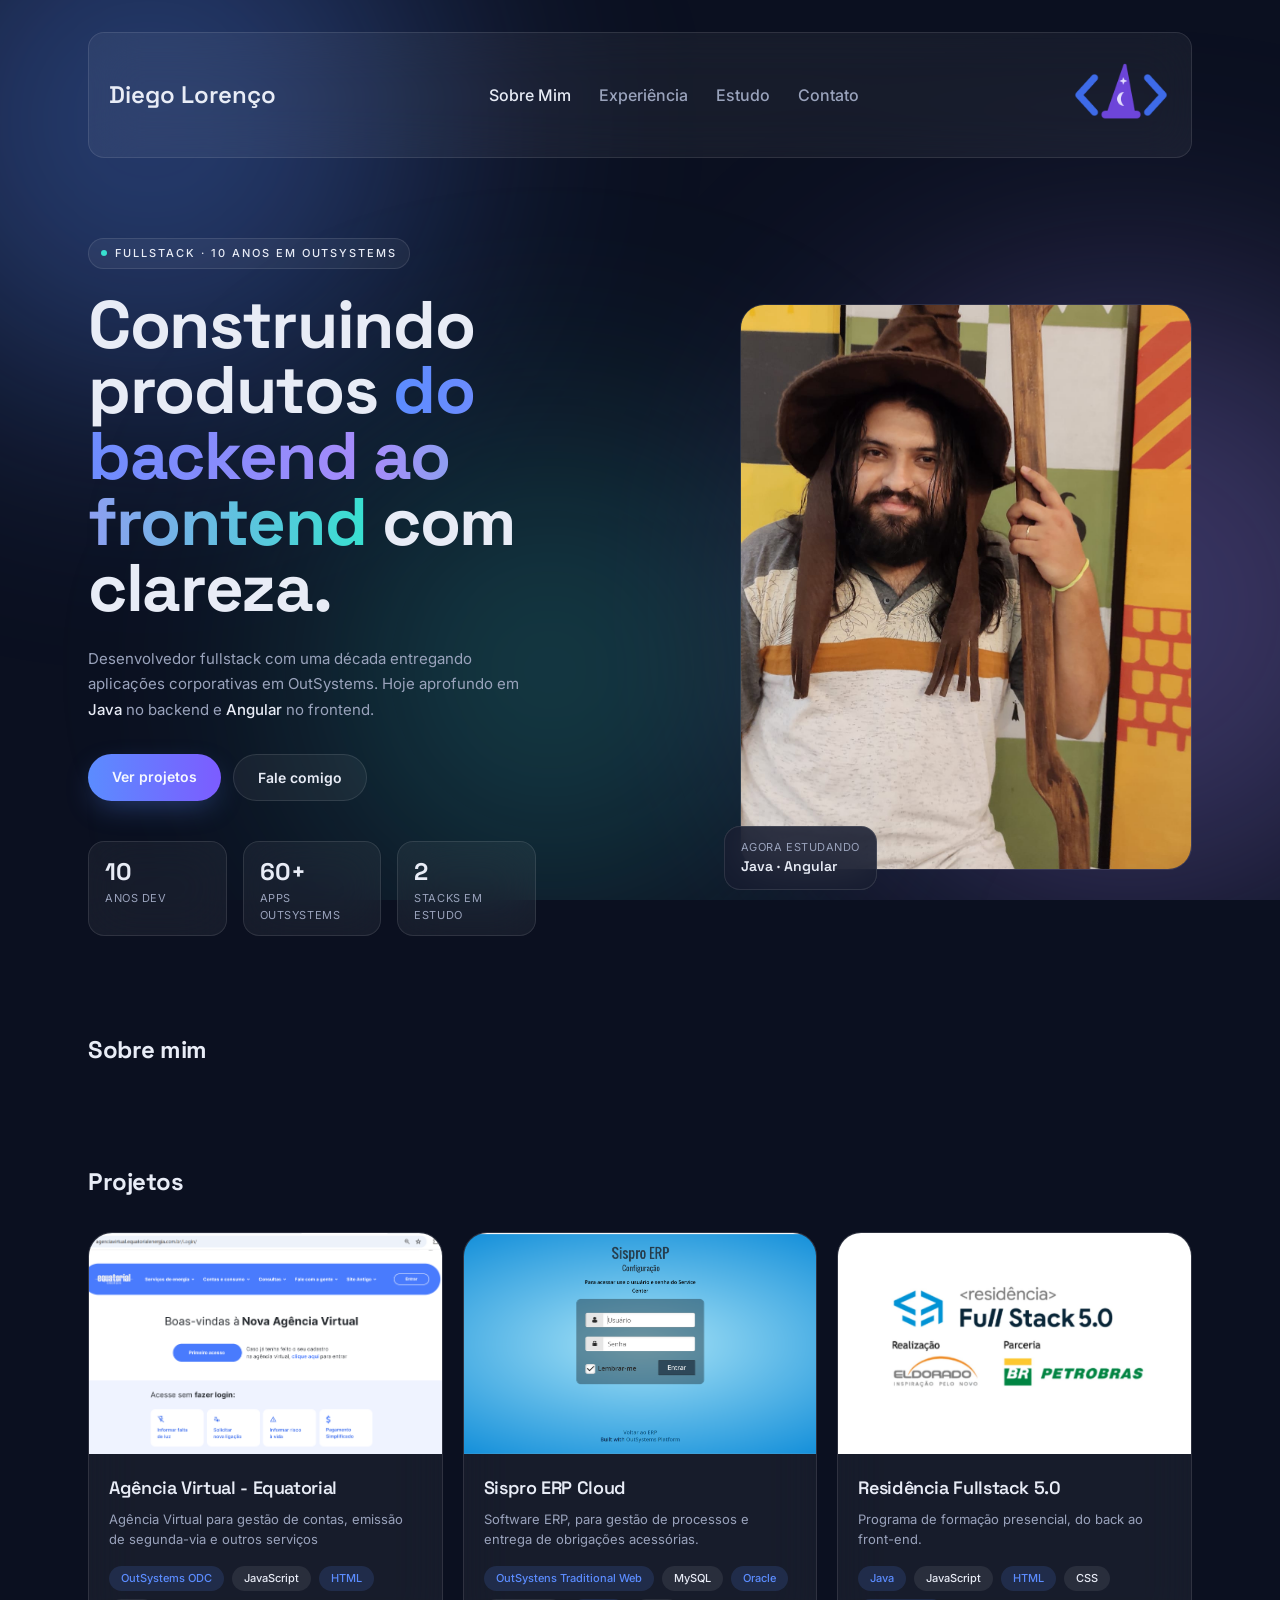
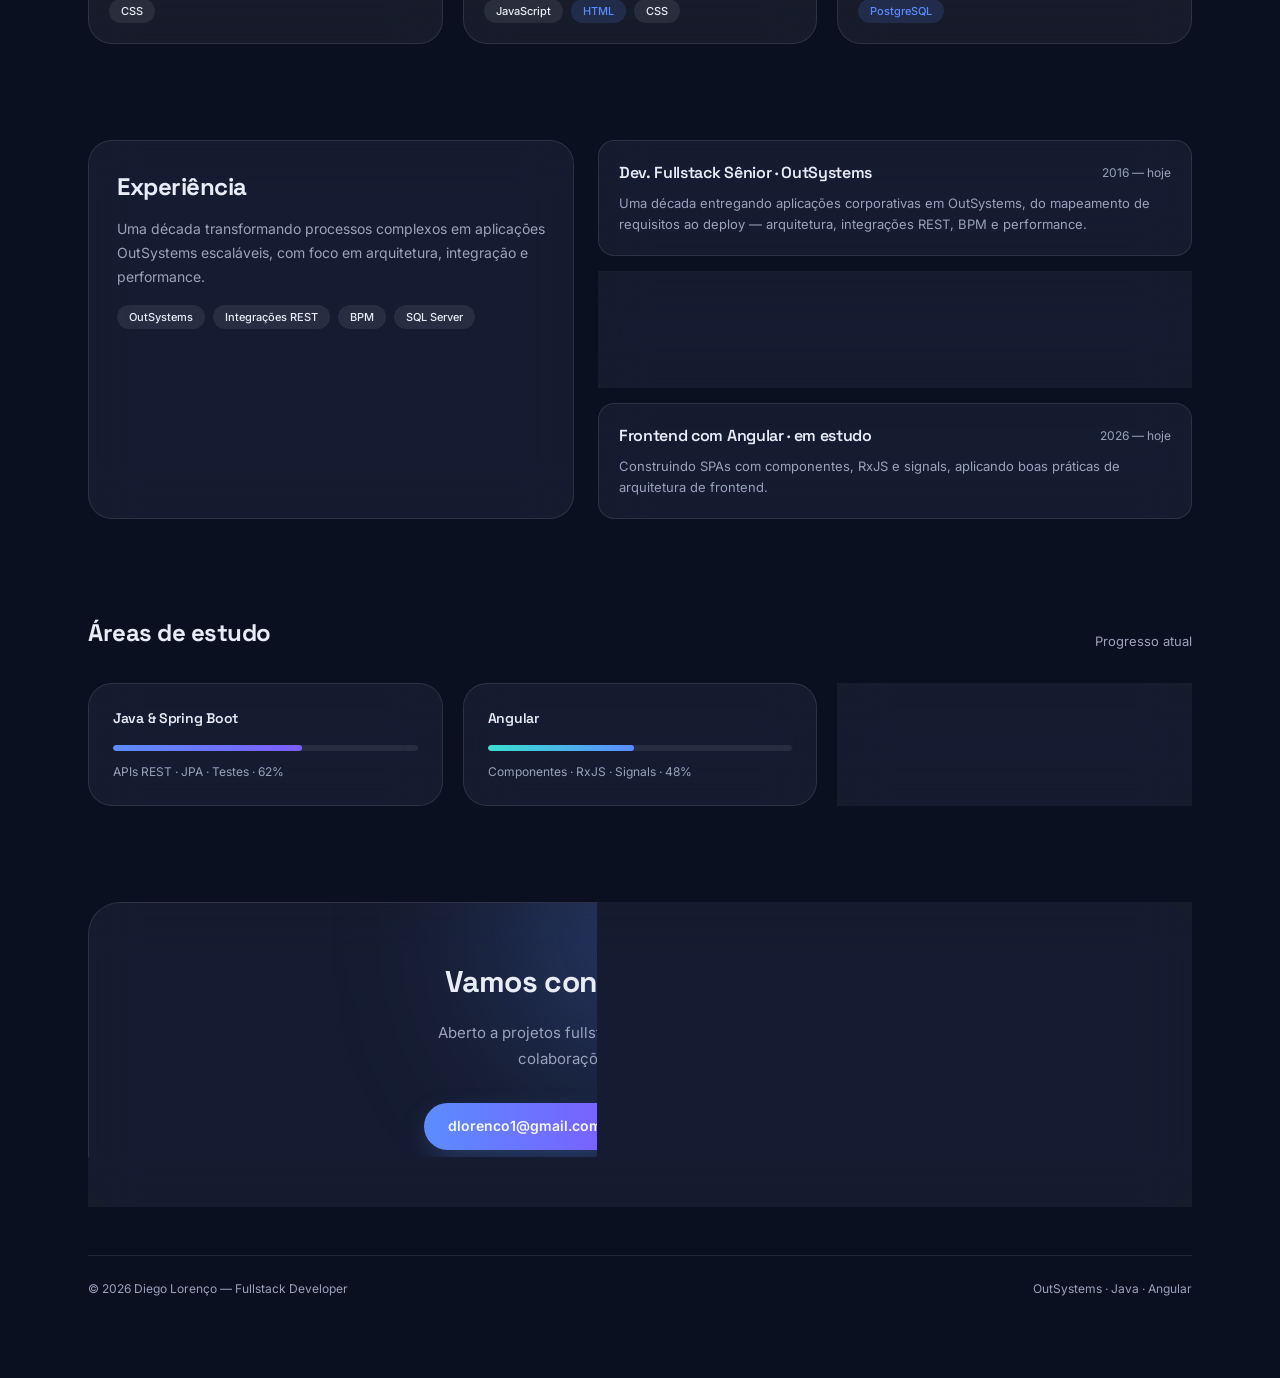
==== commit 6e2886a2: "adição dos icones" ====
--- a/index.html
+++ b/index.html
@@ -67,6 +67,7 @@
         <a href="#estudo">Estudo</a>
         <a href="#contato">Contato</a>
       </div>
+      <div><img src="logo-claro-512.png" width="100" /></div>
     </nav>
 
 
--- a/styles.css
+++ b/styles.css
@@ -191,7 +191,7 @@
   z-index: 30;
   display: flex;
   align-items: center;
-  justify-content: space-around;
+  justify-content: space-between;
   padding: 0.75rem 1.25rem;
   border: 1px solid var(--border);
   border-radius: 1rem;
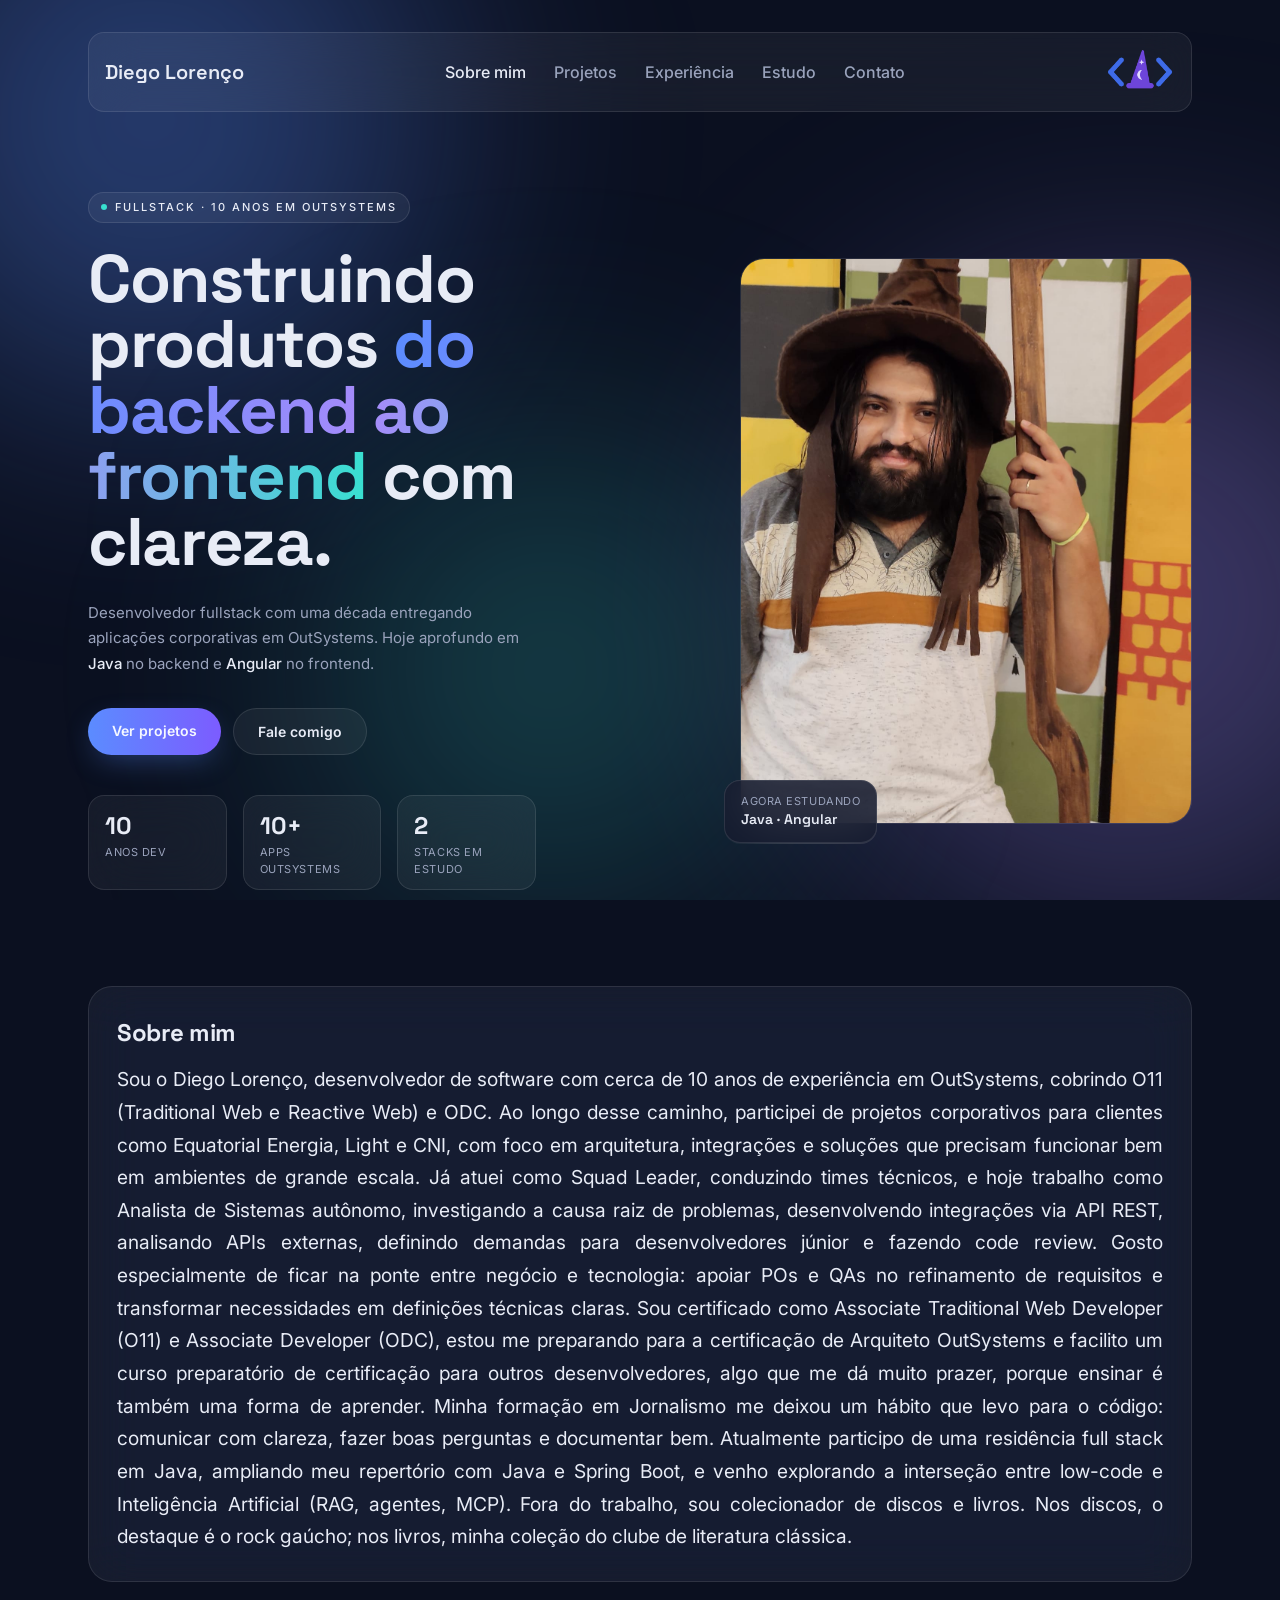
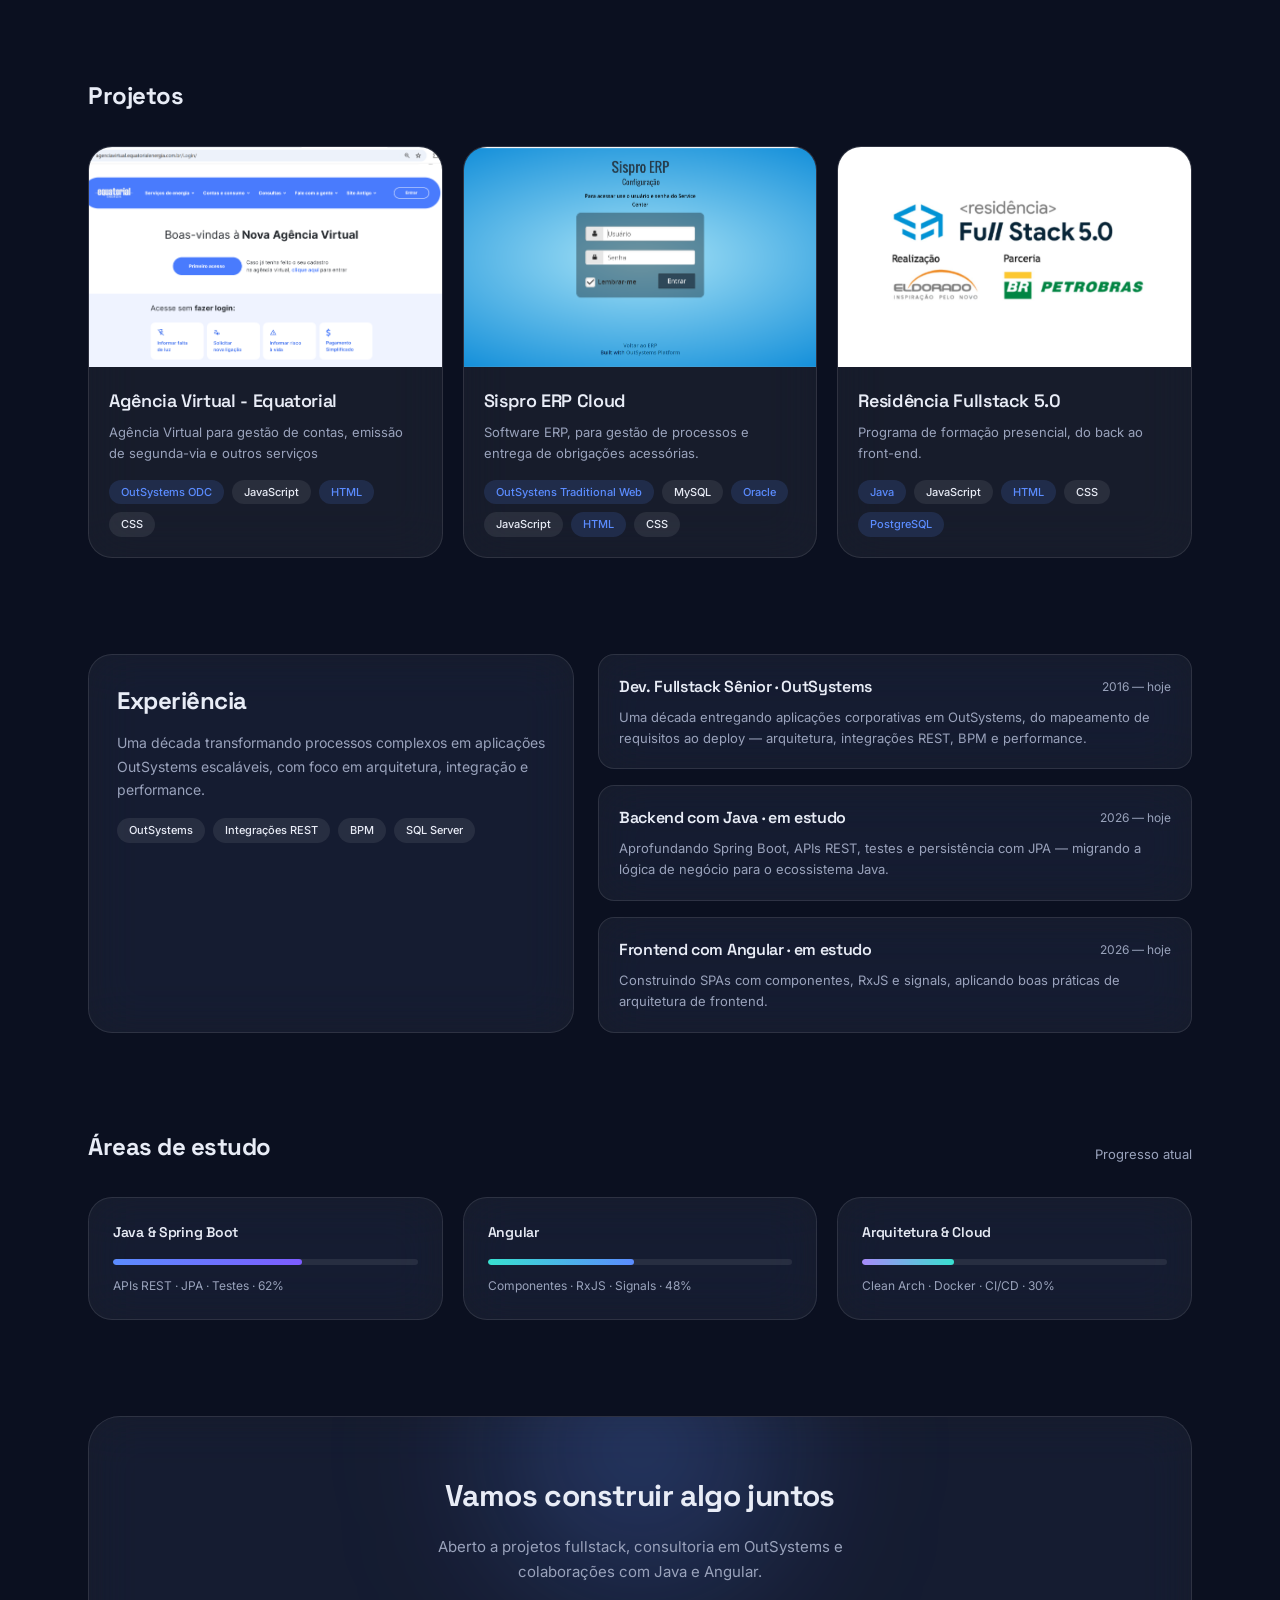
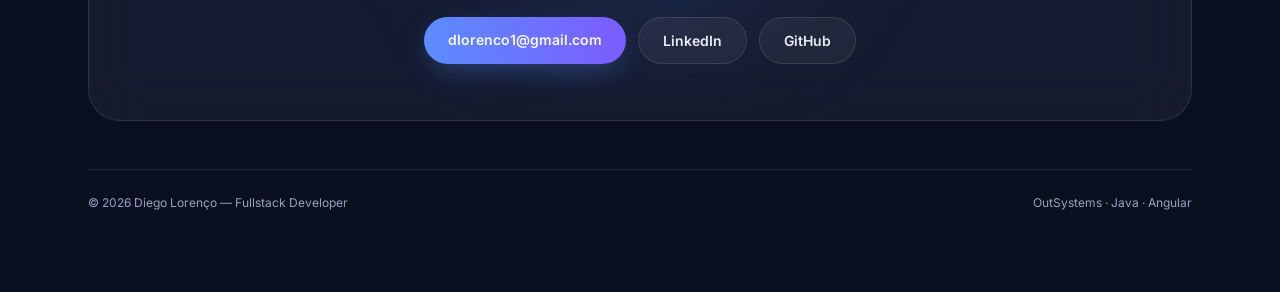
==== commit 4c6b5a23: "atualizacao de código" ====
--- a/index.html
+++ b/index.html
@@ -62,12 +62,13 @@
         <span>Diego Lorenço</span>
       </div>
       <div class="nav-links">
-        <a href="#projetos">Sobre Mim</a>
+        <a href="#biografia">Sobre mim</a>
+        <a href="#projetos">Projetos</a>
         <a href="#experiencia">Experiência</a>
         <a href="#estudo">Estudo</a>
         <a href="#contato">Contato</a>
       </div>
-      <div><img src="logo-claro-512.png" width="100" /></div>
+      <div><img src="logo-claro-512.png" width="70" /></div>
     </nav>
 
 
@@ -97,7 +98,7 @@
             <div class="stat-label">anos dev</div>
           </div>
           <div class="stat">
-            <div class="stat-value">60+</div>
+            <div class="stat-value">10+</div>
             <div class="stat-label">apps OutSystems</div>
           </div>
           <div class="stat">
@@ -116,10 +117,22 @@
     </header>
 
     <!--Sobre mim-->
-    <section id="biografia">
-      <div class="section-head">
+    <section id="biografia" class="contato">
+      <div class="card intro-card">
         <h2>Sobre mim</h2>
-      </div>
+        <p class="biografia">
+
+        Sou o Diego Lorenço, desenvolvedor de software com cerca de 10 anos de experiência em OutSystems, cobrindo O11 (Traditional Web e Reactive Web) e ODC. Ao longo desse caminho, participei de projetos corporativos para clientes como Equatorial Energia, Light e CNI, com foco em arquitetura, integrações e soluções que precisam funcionar bem em ambientes de grande escala.
+
+        Já atuei como Squad Leader, conduzindo times técnicos, e hoje trabalho como Analista de Sistemas autônomo, investigando a causa raiz de problemas, desenvolvendo integrações via API REST, analisando APIs externas, definindo demandas para desenvolvedores júnior e fazendo code review. Gosto especialmente de ficar na ponte entre negócio e tecnologia: apoiar POs e QAs no refinamento de requisitos e transformar necessidades em definições técnicas claras.
+
+        Sou certificado como Associate Traditional Web Developer (O11) e Associate Developer (ODC), estou me preparando para a certificação de Arquiteto OutSystems e facilito um curso preparatório de certificação para outros desenvolvedores, algo que me dá muito prazer, porque ensinar é também uma forma de aprender.
+
+        Minha formação em Jornalismo me deixou um hábito que levo para o código: comunicar com clareza, fazer boas perguntas e documentar bem. Atualmente participo de uma residência full stack em Java, ampliando meu repertório com Java e Spring Boot, e venho explorando a interseção entre low-code e Inteligência Artificial (RAG, agentes, MCP).
+
+        Fora do trabalho, sou colecionador de discos e livros. Nos discos, o destaque é o rock gaúcho; nos livros, minha coleção do clube de literatura clássica.
+
+        </p>
 
 
     </section>
@@ -266,9 +279,9 @@
           Angular.
         </p>
         <div class="main-actions contact-actions">
-          <a href="mailto:contato@diegolorenco.dev" class="btn btn-primary">dlorenco1@gmail.com</a>
-          <a href="#" class="btn btn-outline">LinkedIn</a>
-          <a href="#" class="btn btn-outline">GitHub</a>
+          <a href="mailto:dlorenco1@gmail.com" class="btn btn-primary">dlorenco1@gmail.com</a>
+          <a href="https://www.linkedin.com/in/diego-loren%C3%A7o-1a2941149/" class="btn btn-outline" target="_blank">LinkedIn</a>
+          <a href="https://github.com/DiegaoDev2504" class="btn btn-outline" target="_blank">GitHub</a>
         </div>
       </div>
     </section>
--- a/styles.css
+++ b/styles.css
@@ -192,7 +192,7 @@
   display: flex;
   align-items: center;
   justify-content: space-between;
-  padding: 0.75rem 1.25rem;
+  padding: 0.25rem 1rem;
   border: 1px solid var(--border);
   border-radius: 1rem;
   background: var(--card);
@@ -205,7 +205,7 @@
   align-items: center;
   gap: 0.625rem;
   font-family: var(--font-display);
-  font-size: 1.5rem;
+  font-size: 1.25rem;
   font-weight: 600;
 }
 
@@ -457,6 +457,14 @@
   font-size: 0.875rem;
   line-height: 1.7;
   color: var(--muted-foreground);
+}
+
+.intro-card .biografia{
+  color: var(--foreground);
+  font-size: 1.2rem;
+  text-align: justify;
+
+
 }
 
 .experience-list {
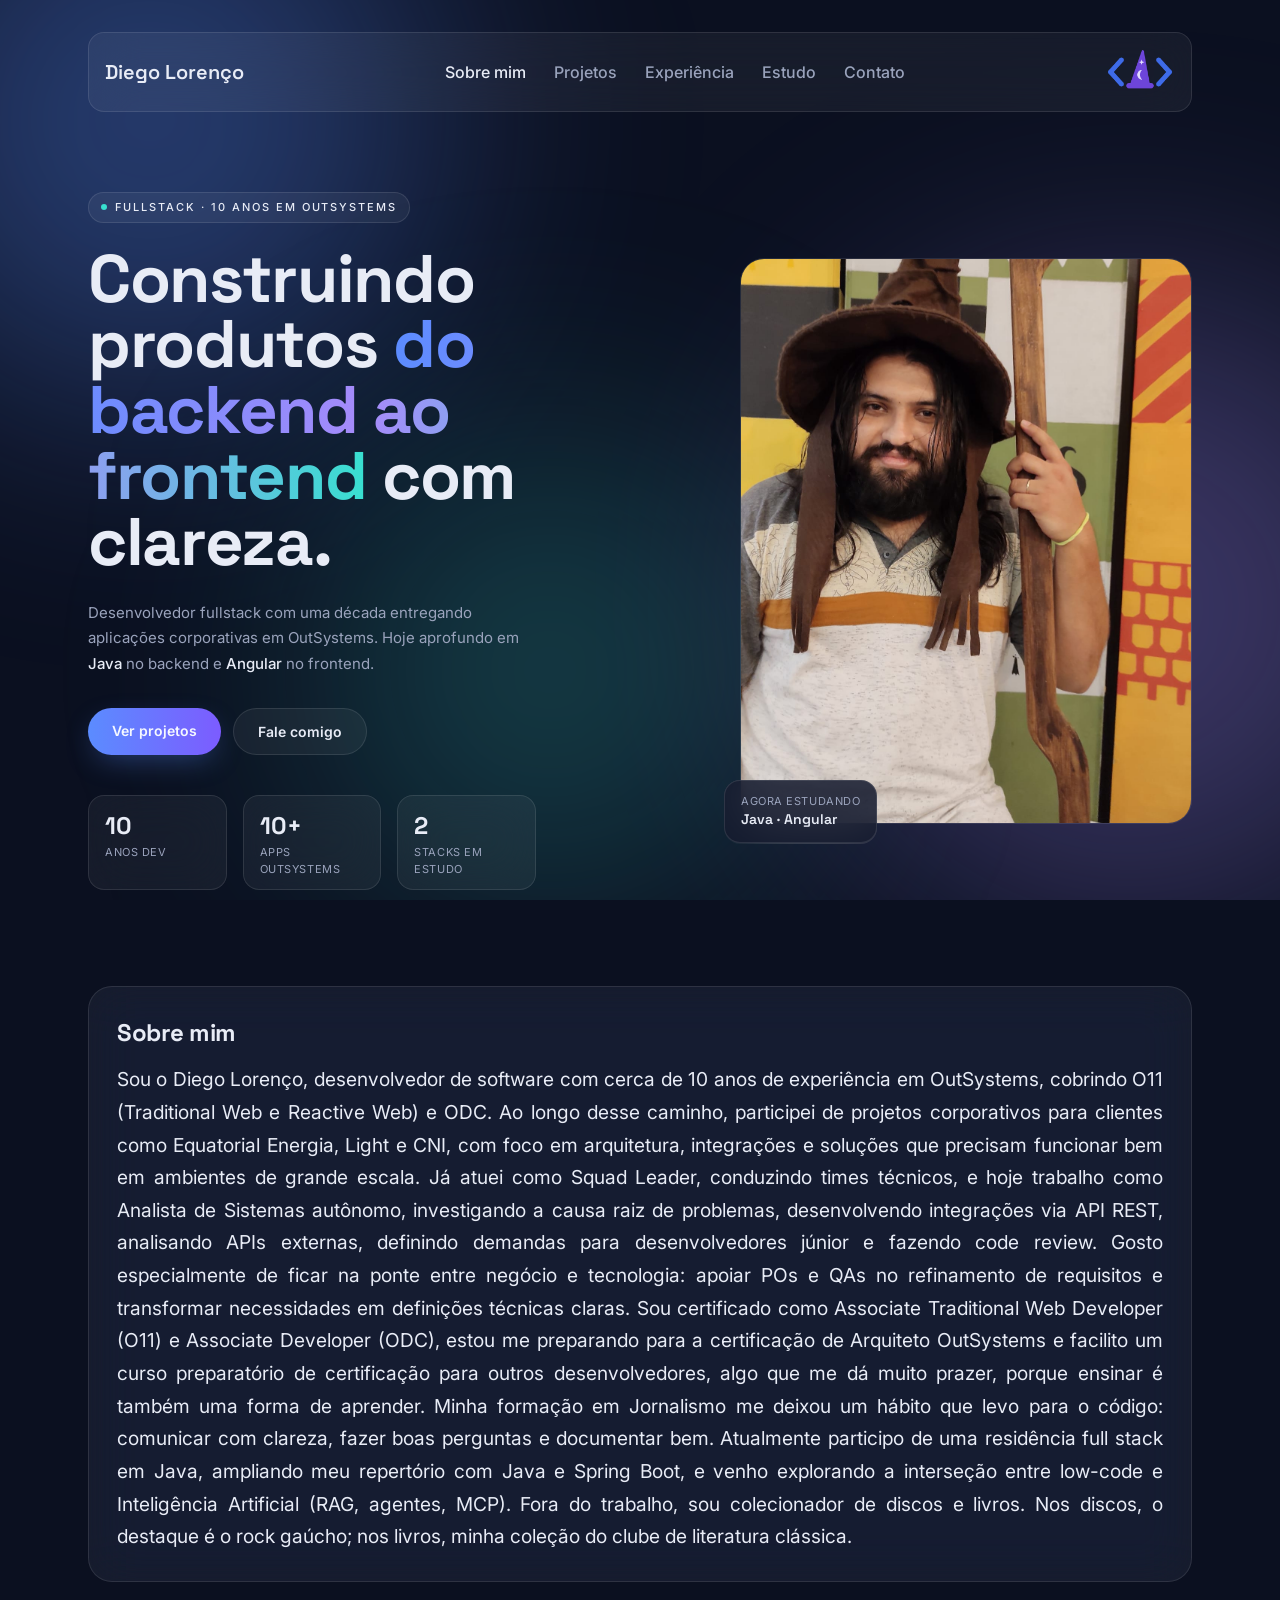
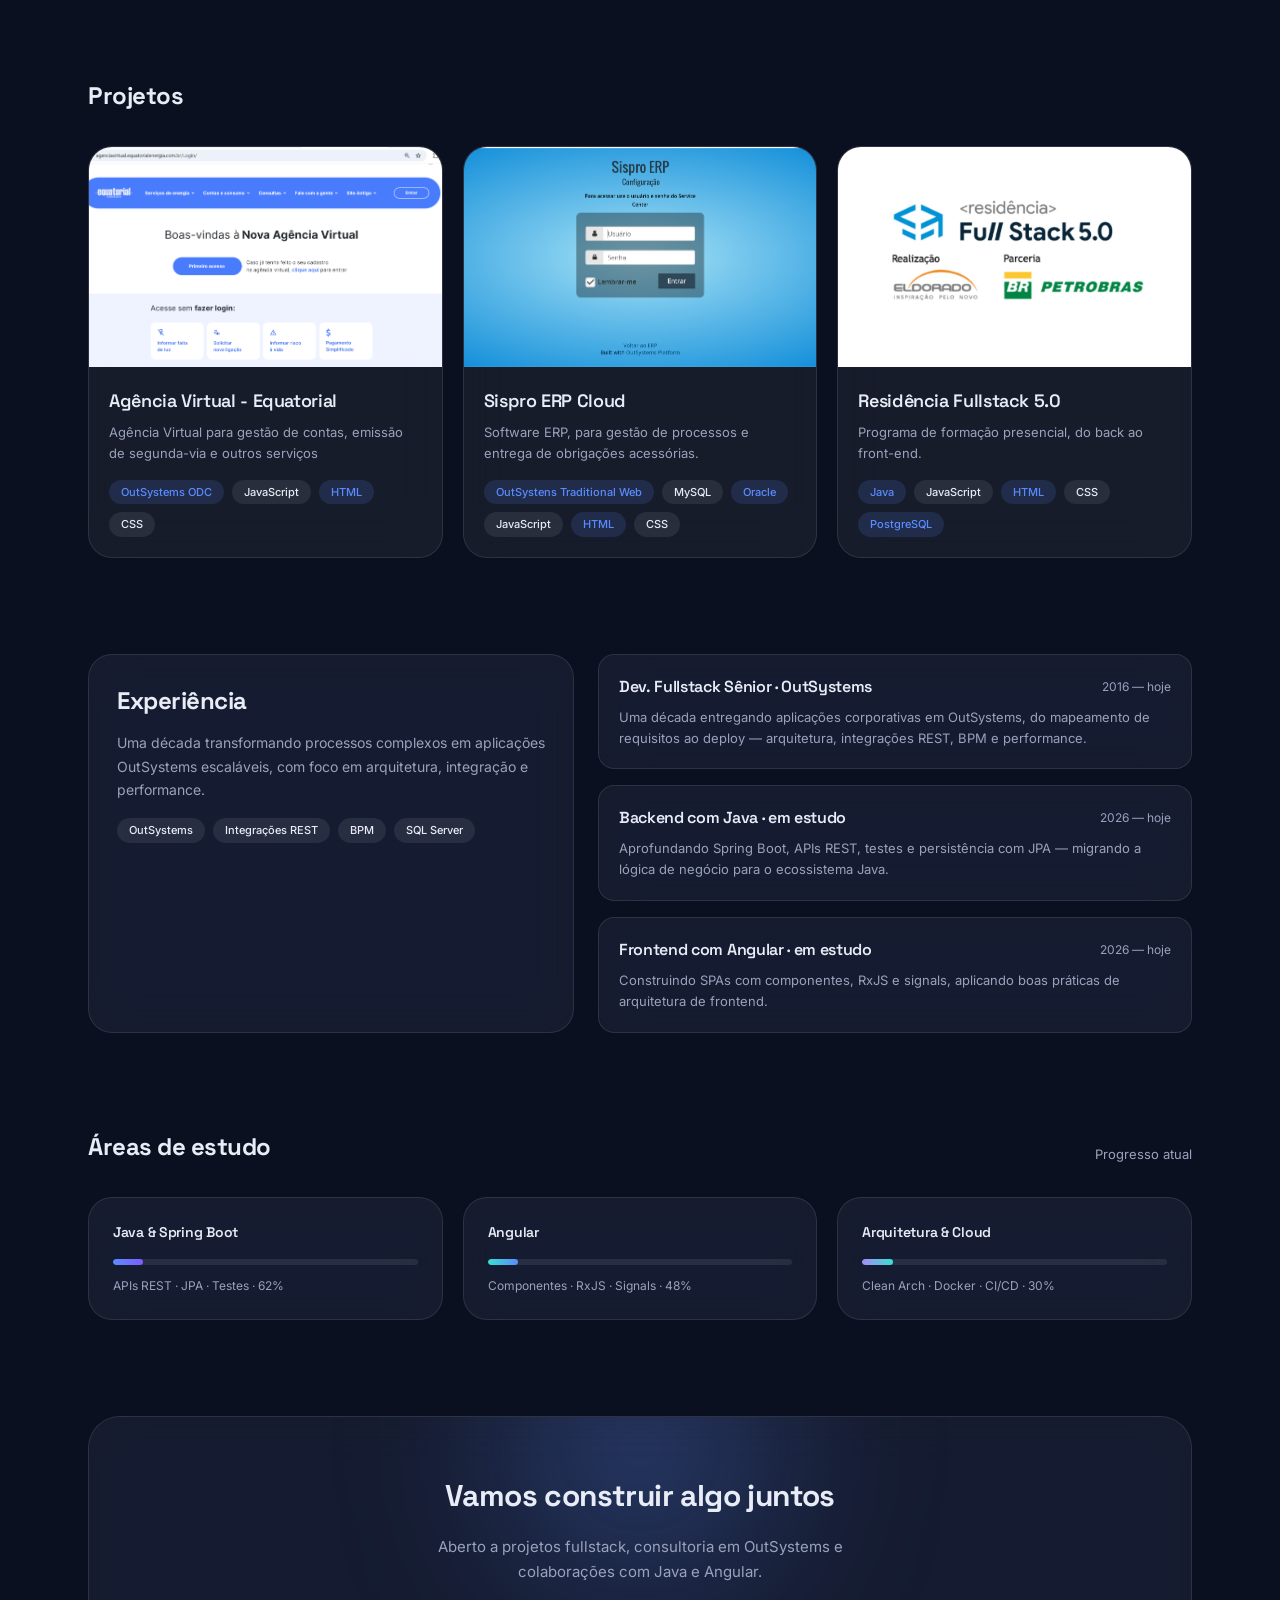
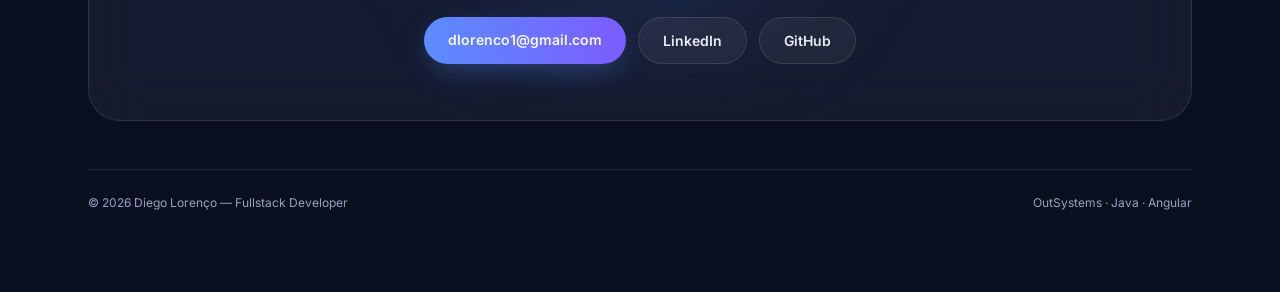
==== commit 9e4ba423: "percentuais atualizados" ====
--- a/index.html
+++ b/index.html
@@ -254,17 +254,17 @@
       <div class="study-grid">
         <div class="card study-card">
           <h3>Java &amp; Spring Boot</h3>
-          <div class="progress"><div class="progress-bar gradient-1" style="--target: 62%"></div></div>
+          <div class="progress"><div class="progress-bar gradient-1" style="--target: 10%"></div></div>
           <span class="study-detail">APIs REST · JPA · Testes · 62%</span>
         </div>
         <div class="card study-card">
           <h3>Angular</h3>
-          <div class="progress"><div class="progress-bar gradient-2" style="--target: 48%"></div></div>
+          <div class="progress"><div class="progress-bar gradient-2" style="--target: 10%"></div></div>
           <span class="study-detail">Componentes · RxJS · Signals · 48%</span>
         </div>
         <div class="card study-card">
           <h3>Arquitetura &amp; Cloud</h3>
-          <div class="progress"><div class="progress-bar gradient-3" style="--target: 30%"></div></div>
+          <div class="progress"><div class="progress-bar gradient-3" style="--target: 10%"></div></div>
           <span class="study-detail">Clean Arch · Docker · CI/CD · 30%</span>
         </div>
       </div>
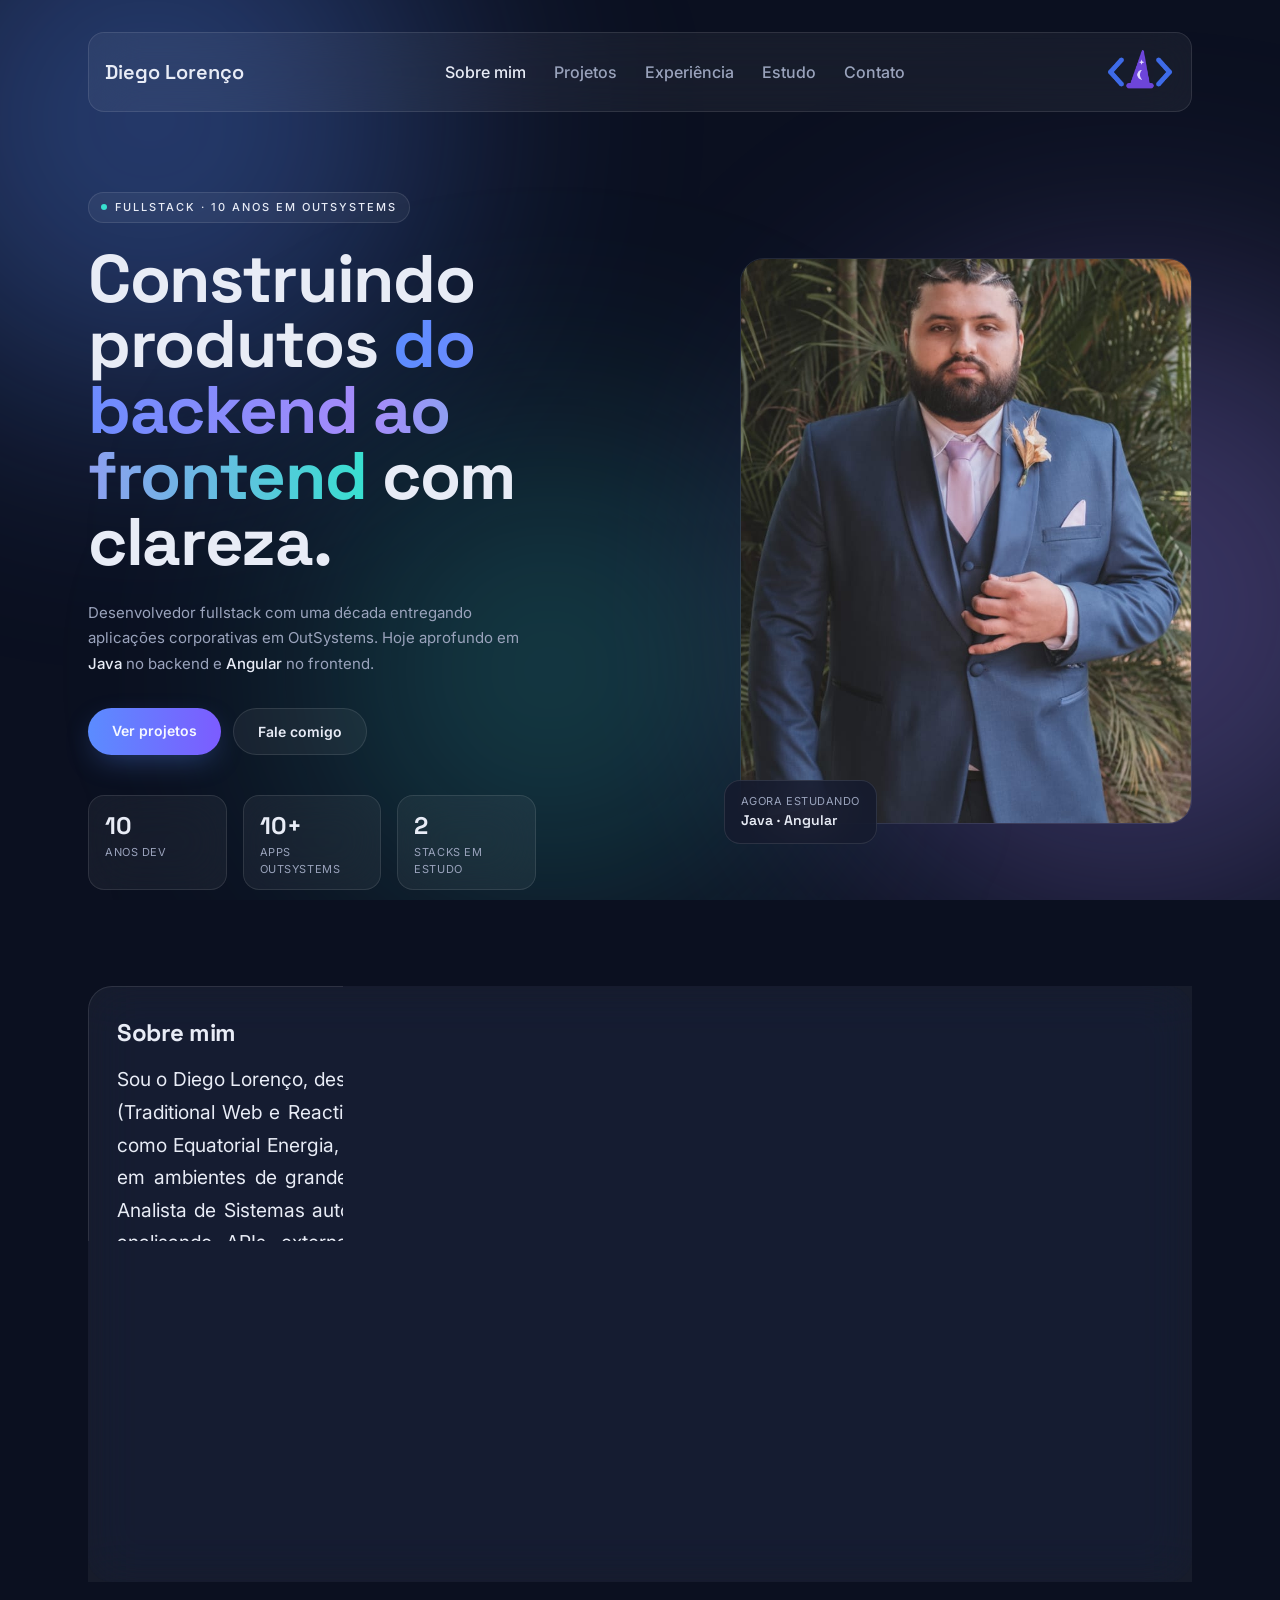
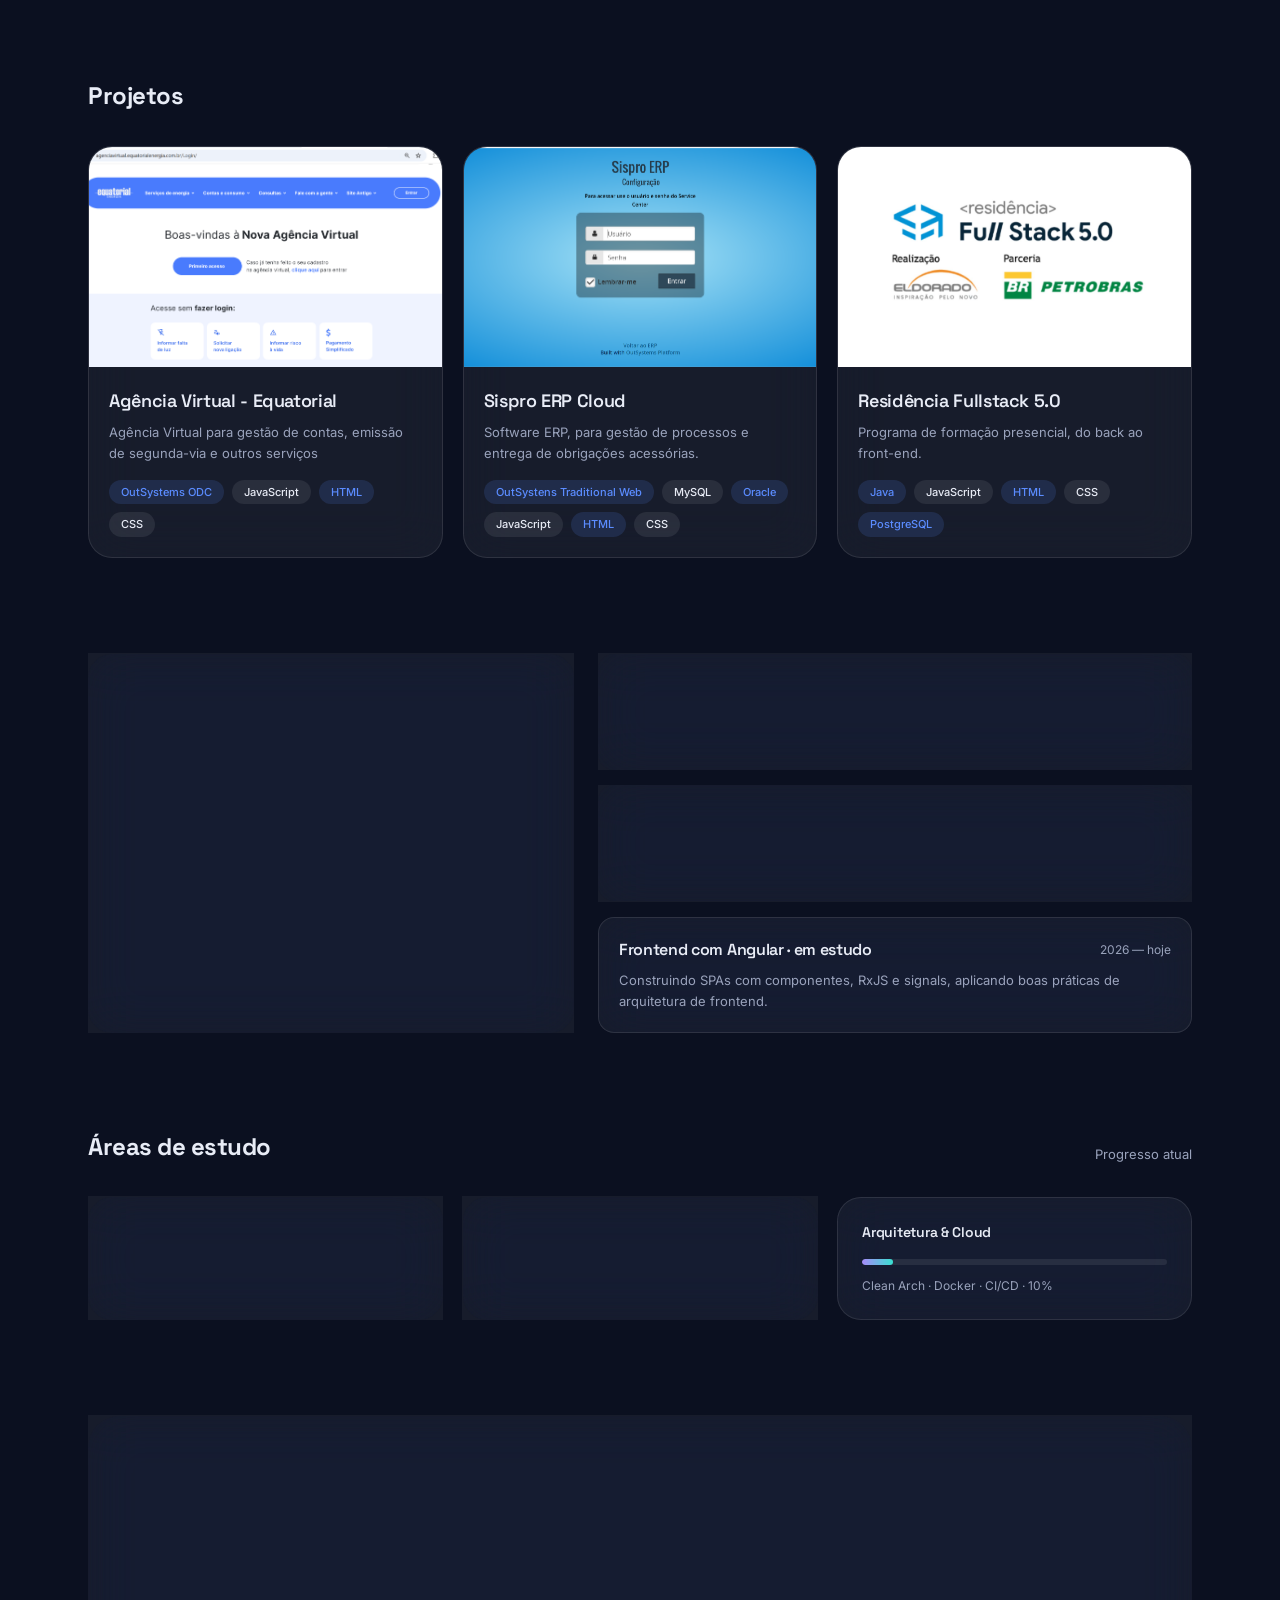
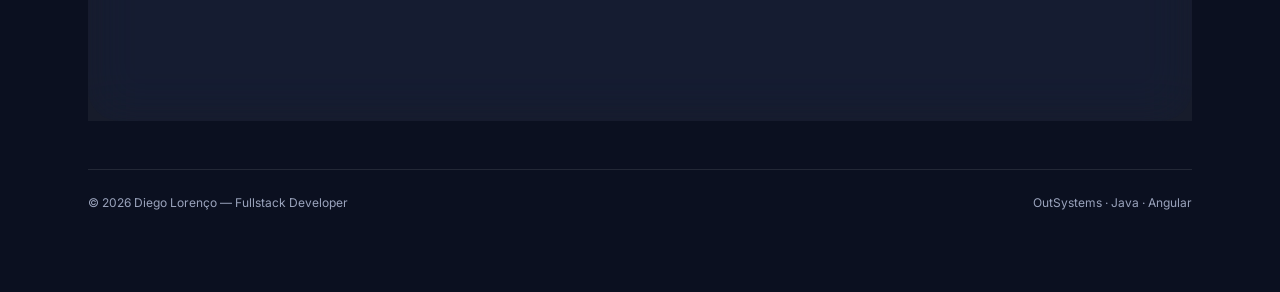
==== commit 9ec07bd2: "atualizando mensagens" ====
--- a/index.html
+++ b/index.html
@@ -255,17 +255,17 @@
         <div class="card study-card">
           <h3>Java &amp; Spring Boot</h3>
           <div class="progress"><div class="progress-bar gradient-1" style="--target: 10%"></div></div>
-          <span class="study-detail">APIs REST · JPA · Testes · 62%</span>
+          <span class="study-detail">APIs REST · JPA · Testes · 10%</span>
         </div>
         <div class="card study-card">
           <h3>Angular</h3>
           <div class="progress"><div class="progress-bar gradient-2" style="--target: 10%"></div></div>
-          <span class="study-detail">Componentes · RxJS · Signals · 48%</span>
+          <span class="study-detail">Componentes · RxJS · Signals · 10%</span>
         </div>
         <div class="card study-card">
           <h3>Arquitetura &amp; Cloud</h3>
           <div class="progress"><div class="progress-bar gradient-3" style="--target: 10%"></div></div>
-          <span class="study-detail">Clean Arch · Docker · CI/CD · 30%</span>
+          <span class="study-detail">Clean Arch · Docker · CI/CD · 10%</span>
         </div>
       </div>
     </section>
